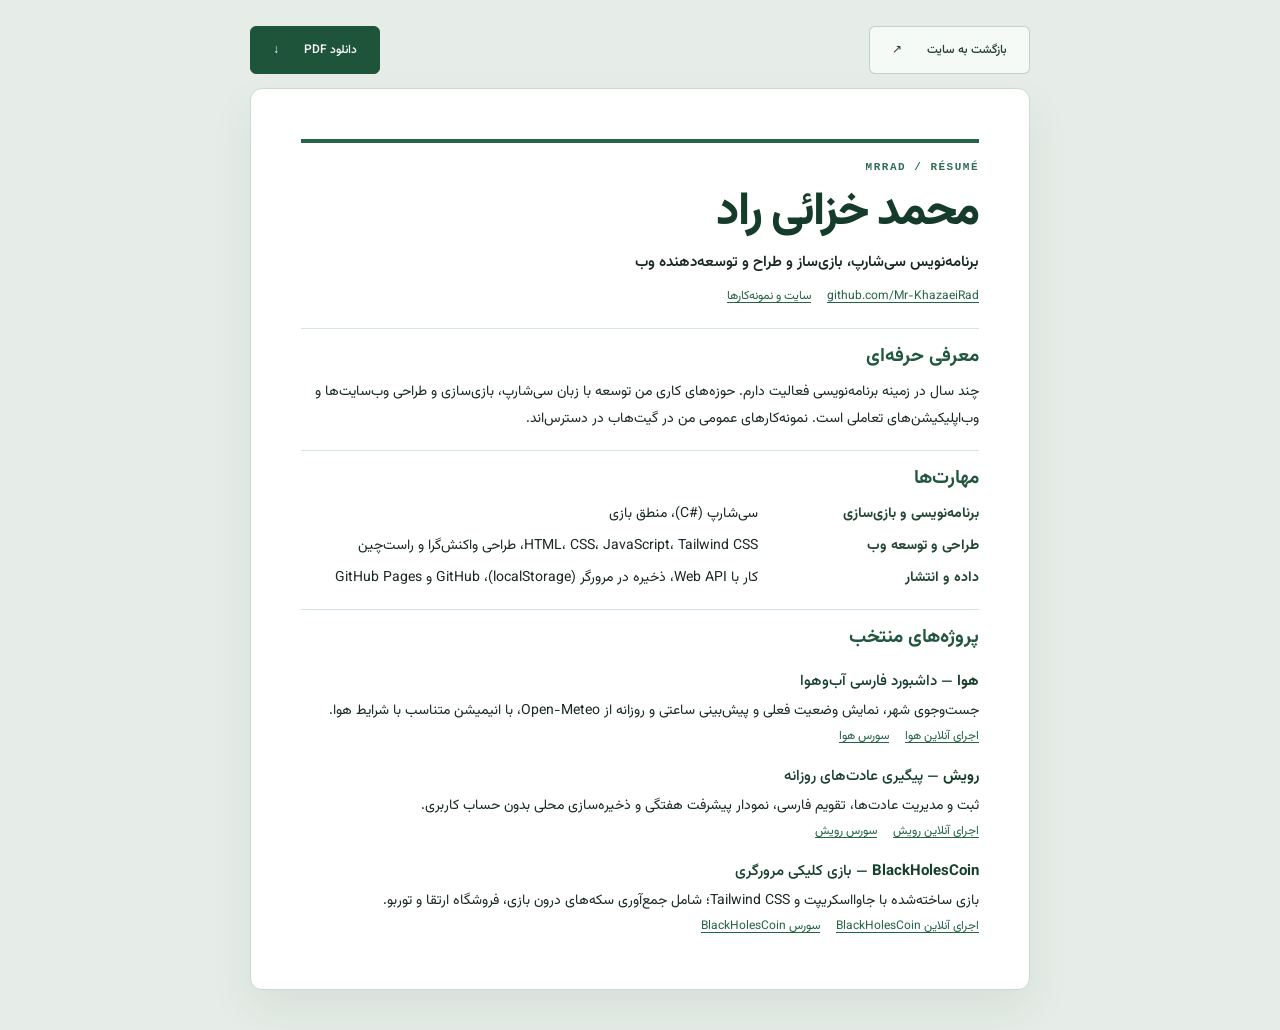
==== resume.html @ d8c0e00c "Personalize portfolio, projects and resume" ====
<!doctype html>
<html lang="fa" dir="rtl" class="resume-document">
<head>
  <meta charset="utf-8">
  <meta name="viewport" content="width=device-width, initial-scale=1">
  <meta name="description" content="رزومه محمد خزائی راد، برنامه‌نویس سی‌شارپ، بازی‌ساز و طراح و توسعه‌دهنده وب.">
  <meta name="theme-color" content="#090c0e">
  <title>رزومه محمد خزائی راد | برنامه‌نویس و بازی‌ساز</title>
  <link rel="icon" href="./assets/dev-mark.svg" type="image/svg+xml">
  <link rel="stylesheet" href="./styles.css">
</head>
<body class="resume-page">
  <nav class="resume-controls" aria-label="گزینه‌های رزومه">
    <a class="button button-secondary" href="./index.html#experience">بازگشت به سایت <span aria-hidden="true">↗</span></a>
    <a class="button button-primary" href="./assets/resume-mohammad-khazaei-rad.pdf" download>دانلود PDF <span aria-hidden="true">↓</span></a>
  </nav>
  <main class="resume-sheet">
    <header class="resume-heading">
      <span class="resume-kicker" dir="ltr">MRRAD / RÉSUMÉ</span>
      <h1>محمد خزائی راد</h1>
      <p>برنامه‌نویس سی‌شارپ، بازی‌ساز و طراح و توسعه‌دهنده وب</p>
      <div class="resume-web-links"><a href="https://github.com/Mr-KhazaeiRad" dir="ltr">github.com/Mr-KhazaeiRad</a><a href="https://mr-khazaeirad.github.io/mrrad-portfolio/">سایت و نمونه‌کارها</a></div>
    </header>

    <section class="resume-section" aria-labelledby="resume-profile">
      <h2 id="resume-profile">معرفی حرفه‌ای</h2>
      <p>چند سال در زمینه برنامه‌نویسی فعالیت دارم. حوزه‌های کاری من توسعه با زبان سی‌شارپ، بازی‌سازی و طراحی وب‌سایت‌ها و وب‌اپلیکیشن‌های تعاملی است. نمونه‌کارهای عمومی من در گیت‌هاب در دسترس‌اند.</p>
    </section>

    <section class="resume-section" aria-labelledby="resume-skills">
      <h2 id="resume-skills">مهارت‌ها</h2>
      <dl class="resume-skill-list">
        <div><dt>برنامه‌نویسی و بازی‌سازی</dt><dd>سی‌شارپ (<bdi>C#</bdi>)، منطق بازی</dd></div>
        <div><dt>طراحی و توسعه وب</dt><dd><bdi>HTML، CSS، JavaScript، Tailwind CSS</bdi>، طراحی واکنش‌گرا و راست‌چین</dd></div>
        <div><dt>داده و انتشار</dt><dd>کار با <bdi>Web API</bdi>، ذخیره در مرورگر (<bdi>localStorage</bdi>)، <bdi>GitHub</bdi> و <bdi>GitHub Pages</bdi></dd></div>
      </dl>
    </section>

    <section class="resume-section" aria-labelledby="resume-projects">
      <h2 id="resume-projects">پروژه‌های منتخب</h2>
      <article class="resume-project">
        <h3>هوا <span>— داشبورد فارسی آب‌وهوا</span></h3>
        <p>جست‌وجوی شهر، نمایش وضعیت فعلی و پیش‌بینی ساعتی و روزانه از <bdi>Open-Meteo</bdi>، با انیمیشن متناسب با شرایط هوا.</p>
        <div class="resume-web-links"><a href="https://mr-khazaeirad.github.io/hava-weather-site/">اجرای آنلاین هوا</a><a href="https://github.com/Mr-KhazaeiRad/hava-weather-site">سورس هوا</a></div>
      </article>
      <article class="resume-project">
        <h3>رویش <span>— پیگیری عادت‌های روزانه</span></h3>
        <p>ثبت و مدیریت عادت‌ها، تقویم فارسی، نمودار پیشرفت هفتگی و ذخیره‌سازی محلی بدون حساب کاربری.</p>
        <div class="resume-web-links"><a href="https://mr-khazaeirad.github.io/rooyesh-habits/">اجرای آنلاین رویش</a><a href="https://github.com/Mr-KhazaeiRad/rooyesh-habits">سورس رویش</a></div>
      </article>
      <article class="resume-project">
        <h3><bdi>BlackHolesCoin</bdi> <span>— بازی کلیکی مرورگری</span></h3>
        <p>بازی ساخته‌شده با جاوااسکریپت و <bdi>Tailwind CSS</bdi>؛ شامل جمع‌آوری سکه‌های درون بازی، فروشگاه ارتقا و توربو.</p>
        <div class="resume-web-links"><a href="https://mr-khazaeirad.github.io/BlackHolesCoin/">اجرای آنلاین BlackHolesCoin</a><a href="https://github.com/Mr-KhazaeiRad/BlackHolesCoin">سورس BlackHolesCoin</a></div>
      </article>
    </section>
  </main>
</body>
</html>
---- styles.css ----
@font-face{font-family:Vazirmatn;src:url('./assets/vazirmatn.woff2') format('woff2');font-weight:100 900;font-style:normal;font-display:swap}
:root{--bg:#090c0e;--surface:#101416;--surface-raised:#14191b;--mint:#b4f6ca;--mint-dark:#82c89b;--text:#eeeFEB;--muted:#929a98;--line:#ffffff12;--font:Vazirmatn,Tahoma,sans-serif;--mono:Consolas,'Courier New',monospace;--ease:cubic-bezier(.22,1,.36,1)}
*,*::before,*::after{box-sizing:border-box}
html{scroll-behavior:smooth;scroll-padding-top:105px;color-scheme:dark}
body{margin:0;background:var(--bg);color:var(--text);font-family:var(--font);font-size:14px;line-height:1.9;overflow-x:clip;-webkit-font-smoothing:antialiased}
body.dialog-open{overflow:hidden}
button,input,textarea{font:inherit}
button,a{-webkit-tap-highlight-color:transparent}
button{cursor:pointer}
button,a,input,textarea{outline-offset:6px}
:focus-visible{outline:2px solid var(--mint)}
a{color:inherit;text-decoration:none}
button{color:inherit}
button:disabled{cursor:default}
button{border:0}
svg{display:inline-block}
img{max-width:100%;height:auto}
::selection{background:var(--mint);color:#0c1c12}
[hidden]{display:none!important}
.container{width:min(1200px,calc(100% - 112px));margin-inline:auto}
.section{position:relative}
.icon{width:21px;height:21px;fill:none;stroke:currentColor;stroke-width:1.5;stroke-linecap:round;stroke-linejoin:round;flex-shrink:0;vertical-align:middle}
.icon-library{position:absolute;width:0;height:0;overflow:hidden;pointer-events:none}
.text-mint{color:var(--mint)}
.skip-link{position:fixed;top:-100px;right:20px;padding:10px 20px;background:var(--mint);color:var(--bg);border-radius:6px;z-index:200}
.skip-link:focus{top:15px}
.scroll-progress{position:fixed;inset:0 0 auto;height:2px;z-index:101;background:var(--mint);transform:scaleX(0);transform-origin:right;box-shadow:0 0 12px #b4f6ca40}
.site-header{position:sticky;top:0;z-index:50;background:#090c0edb;backdrop-filter:blur(20px);border-bottom:1px solid var(--line)}
.header-inner{height:86px;display:flex;align-items:center;justify-content:space-between;gap:30px}
.brand{font-family:var(--mono);font-size:28px;line-height:1;font-weight:700;letter-spacing:-2px;white-space:nowrap;display:inline-flex;align-items:center;gap:1px}
.brand-bracket{font-weight:400;font-size:24px;color:#9ca9a0;letter-spacing:-3px}
.brand-bracket:first-child{margin-right:3px}
.brand-bracket:last-child{margin-left:3px}
.brand-dot{color:var(--mint)}
.desktop-nav{display:flex;gap:31px;align-items:center;margin-right:45px}
.nav-link{font-size:12px;color:#a3aaa6;position:relative;padding:32px 0;transition:color .2s}
.nav-link:hover,.nav-link.active{color:var(--text)}
.nav-link::after{content:'';width:4px;height:4px;position:absolute;bottom:19px;right:calc(50% - 2px);background:var(--mint);border-radius:100%;transform:scale(0);transition:transform .2s}
.nav-link.active::after{transform:scale(1)}
.header-actions{display:flex;gap:14px;align-items:center}
.header-contact{display:flex;align-items:center;gap:17px;font-size:12px}
.header-contact .icon{width:17px;height:17px;color:var(--mint);transition:transform .25s}
.header-contact:hover .icon{transform:translate(-3px,3px)}
.command-button{background:#ffffff04;display:flex;gap:5px;align-items:center;justify-content:center;border:1px solid #ffffff17;border-radius:5px;color:#b1b6b1;padding:2px 6px;font-size:11px;height:25px;line-height:1;font-family:var(--mono)}
.command-button:hover{border-color:#b4f6ca70;color:var(--mint)}
.menu-toggle{display:none;background:none;width:30px;height:30px;position:relative;padding:5px}
.menu-toggle span{height:1px;width:20px;background:var(--text);display:block;margin:6px 0;transition:transform .2s}
.menu-toggle[aria-expanded=true] span:first-child{transform:translateY(3.5px) rotate(45deg)}
.menu-toggle[aria-expanded=true] span:last-child{transform:translateY(-3.5px) rotate(-45deg)}
.mobile-nav{padding:10px 28px 25px;border-top:1px solid var(--line);background:var(--bg)}
.mobile-nav a{padding:10px 0;display:block;color:#c5cec9}

/* The first screen */
.hero{isolation:isolate;overflow:hidden}
.hero-grid{position:absolute;inset:0;z-index:-1;opacity:.4;background-image:linear-gradient(#b4f6ca05 1px,transparent 1px),linear-gradient(90deg,#b4f6ca05 1px,transparent 1px);background-size:64px 64px;mask-image:linear-gradient(to left,transparent 10%,#000 70%,transparent)}
.hero::before{content:'';position:absolute;left:-100px;top:15px;width:700px;height:650px;background:radial-gradient(ellipse,#2b604619,transparent 68%);pointer-events:none;z-index:-1}
.hero-layout{display:grid;grid-template-columns:1.05fr 1fr;gap:18px;align-items:center;min-height:636px;padding-block:65px 42px}
.hero-copy{position:relative;z-index:2}
.availability{display:inline-flex;align-items:center;gap:10px;padding:5px 12px 5px 7px;border:1px solid #b4f6ca22;border-radius:30px;background:#b4f6ca05;font-size:10px;color:#c2d0c6;line-height:1.8}
.status-dot{display:inline-block;width:6px;height:6px;border-radius:50%;background:var(--mint);box-shadow:0 0 0 4px #b4f6ca0c;flex-shrink:0}
.availability .status-dot{animation:status-pulse 3s ease-in-out infinite}
.availability-arrow{color:var(--mint);padding-inline:6px;font-size:15px}
.hero-greeting{font-size:14px;color:#bbc5bf;margin:28px 0 9px;display:flex;align-items:center;gap:9px}
.wave{color:var(--mint);font-size:22px;line-height:1;display:inline-block;animation:slow-spin 20s linear infinite}
h1{font-size:clamp(42px,4.75vw,70px);font-weight:800;letter-spacing:-2.7px;line-height:1.35;margin:0 0 12px}
.hero h1{color:var(--mint)}
.hero-role{display:flex;justify-content:flex-end;align-items:center;gap:9px;color:#becac3;font-family:var(--mono);font-size:11px;letter-spacing:2.2px;min-height:24px;margin-block:11px 18px}
.role-line{height:1px;width:27px;background:#b4f6ca68}
.type-caret{width:5px;height:12px;background:var(--mint);animation:blink 1s steps(1) infinite}
.hero-description{font-size:13px;line-height:2.25;max-width:420px;color:var(--muted);margin:0 0 28px}
.hero-buttons{display:flex;align-items:center;gap:13px}
.button{display:inline-flex;justify-content:center;align-items:center;gap:25px;border-radius:6px;padding:13px 22px;min-height:48px;font-size:12px;font-weight:500;line-height:1.7;transition:background .25s,border-color .25s,box-shadow .25s,transform .4s var(--ease);border:1px solid transparent;white-space:nowrap}
.button .icon{width:18px;height:18px;transition:transform .25s}
.button:hover .icon{transform:translate(-2px,2px)}
.button-primary{background:var(--mint);color:#102519;border-color:var(--mint)}
.button-primary:hover{background:#caffe0;box-shadow:0 5px 30px #b4f6ca1c}
.button-secondary{border-color:#ffffff20;background:#ffffff02;color:#d6ded8}
.button-secondary:hover{background:#ffffff07;border-color:#b4f6ca50}
.hero-buttons .button-secondary{border-color:transparent;background:none;gap:18px;padding-inline:15px}
.hero-buttons .button-secondary:hover{color:var(--mint)}
.hero-bottom{display:flex;align-items:center;gap:22px;margin-top:32px}
.social-links{display:flex;gap:7px}
.social-button{background:transparent;border:1px solid #ffffff12;border-radius:50%;height:33px;width:33px;display:flex;align-items:center;justify-content:center;color:#a2ada6;transition:border-color .2s,color .2s,transform .2s}
.social-button .icon{width:15px;height:15px}
.social-button:hover{border-color:#b4f6ca60;color:var(--mint);transform:translateY(-3px)}
.hero-location{font-size:10px;display:flex;align-items:center;gap:5px;color:#7b8980;padding-right:22px;border-right:1px solid #ffffff13}
.hero-location .icon{width:13px;height:13px}
.hero-art{direction:ltr;position:relative;align-self:stretch;display:flex;align-items:center;justify-content:center;margin-left:-35px;min-width:0}
.art-parallax{position:relative;width:100%;aspect-ratio:1;max-width:580px;transition:transform .6s var(--ease);transform:translate3d(var(--art-x,0),var(--art-y,0),0)}
.orbit-image{width:100%;height:100%;display:block;position:relative;animation:art-float 7s ease-in-out infinite}
.orbit-halo{position:absolute;inset:15%;border-radius:50%;background:radial-gradient(#97eeb416,transparent 70%);animation:halo-pulse 7s ease-in-out infinite}
.orbital-ring{position:absolute;border:1px solid #b4f6ca0d;border-radius:50%;inset:10%;pointer-events:none}
.ring-one{transform:rotate(-34deg) scaleY(.45)}
.ring-two{transform:rotate(50deg) scaleY(.7)}
.floating-note{position:absolute;background:linear-gradient(140deg,#1c2521f2,#101613f7);border:1px solid #d0ffda27;box-shadow:0 12px 30px #0004;border-radius:8px;display:flex;align-items:center;backdrop-filter:blur(12px);z-index:3}
.note-top{left:4%;top:16%;gap:10px;padding:11px 14px;transform:rotate(-5deg);animation:note-float 6s ease-in-out infinite}
.note-top code{font-family:var(--mono);font-size:10px;color:#b9c9bd}
.note-top code b{font-weight:400;color:var(--mint)}
.note-dot{height:6px;width:6px;background:var(--mint);border-radius:2px;box-shadow:0 0 12px #b4f6ca40}
.note-bottom{right:0;bottom:15%;gap:11px;padding:13px 17px;transform:rotate(3deg);animation:note-float 6s ease-in-out infinite reverse}
.note-icon{width:32px;height:32px;display:grid;place-items:center;background:#b4f6ca0d;color:var(--mint);border:1px solid #b4f6ca20;border-radius:6px}
.note-icon .icon{width:18px;height:18px}
.note-bottom strong{font-family:var(--mono);font-size:10px;font-weight:400;display:block;color:#dce6dd}
.note-bottom div>span{display:block;font-family:var(--mono);font-size:8px;color:#899b8d;margin-top:1px}
.tiny-cursor{color:var(--mint);animation:blink 1s steps(1) infinite}
.floating-star{position:absolute;color:var(--mint)}
.star-one{top:10%;right:15%;font-size:37px;font-weight:300;animation:slow-spin 25s linear infinite}
.star-two{bottom:19%;left:16%;font-size:25px;font-weight:200;color:#b4f6ca70}
.art-coordinate{position:absolute;bottom:5%;left:27%;color:#65756a;font-family:var(--mono);font-size:8px;letter-spacing:1.5px}
.hero-footnote{display:flex;justify-content:space-between;align-items:center;padding-block:9px 25px}
.scroll-hint{display:flex;align-items:center;gap:12px;color:#78847b;font-size:10px}
.scroll-hint>span:last-child{font-size:16px;color:#b7c5bb;margin-right:10px}
.mouse-icon{display:inline-flex;width:15px;height:23px;border:1px solid #78847b;border-radius:10px;justify-content:center;padding-top:4px}
.mouse-icon>span{width:2px;height:5px;border-radius:2px;background:var(--mint);animation:mouse-scroll 2s ease-in-out infinite}
.hero-edition{font-family:var(--mono);font-size:9px;letter-spacing:2px;color:#6d7971}
.hero-edition span{color:#aab7ad}
.entrance{animation:entrance .9s var(--ease) both}
.hero-copy>.entrance:nth-child(2){animation-delay:.08s}
.hero-copy>.entrance:nth-child(3){animation-delay:.16s}
.hero-copy>.entrance:nth-child(4){animation-delay:.24s}
.hero-copy>.entrance:nth-child(5){animation-delay:.32s}
.hero-copy>.entrance:nth-child(6){animation-delay:.4s}
.hero-copy>.entrance:nth-child(7){animation-delay:.48s}
.hero-art.entrance{animation-delay:.2s;animation-duration:1.4s}
.tech-strip{border-block:1px solid var(--line);background:#ffffff01}
.tech-strip-inner{display:flex;align-items:center;gap:45px;min-height:109px}
.tech-caption{font-size:10px;color:#707e74;line-height:1.8;flex-shrink:0;border-left:1px solid var(--line);padding-left:35px}
.tech-caption strong{font-weight:400;color:#a6b2a9}
.tech-list{display:flex;justify-content:space-between;align-items:center;gap:25px;flex:1;color:#a6afa9}
.tech-list>span{display:flex;gap:8px;align-items:center;font-size:14px;letter-spacing:-.4px;font-weight:500;white-space:nowrap;transition:color .25s}
.tech-list>span:hover{color:var(--mint)}
.tech-logo{width:25px;height:25px}
.tech-token{display:grid;place-items:center;width:22px;height:22px;border:1px solid #a6afa9;border-radius:4px;font:700 11px var(--mono)}

/* Work, built entirely in the browser */
.projects-section{padding-block:94px 93px}
.eyebrow{font-family:var(--mono);font-size:9px;letter-spacing:2px;display:block;color:#8b9d90;text-align:right;line-height:1.8}
.eyebrow>span{color:var(--mint);margin-right:10px;letter-spacing:0}
.section-heading{display:flex;justify-content:space-between;align-items:flex-end;gap:20px;margin-bottom:34px}
h2{font-size:35px;letter-spacing:-1.3px;font-weight:700;line-height:1.6;margin:12px 0 8px}
.section-heading p{font-size:12px;color:var(--muted);margin:7px 0 0}
.project-filters{display:flex;gap:5px;align-items:center;padding-bottom:5px}
.filter-button{padding:7px 12px;background:transparent;border:1px solid transparent;border-radius:5px;font-size:10px;color:#87968d;transition:color .2s,background .2s,border-color .2s;white-space:nowrap}
.filter-button.active{color:#dce8df;background:#ffffff06;border-color:#ffffff15}
.filter-button:hover{color:var(--mint)}
.filter-button span{color:var(--mint);font-size:9px;margin-right:4px}
.projects-grid{display:grid;grid-template-columns:repeat(3,minmax(0,1fr));gap:23px}
.project-card{min-width:0;display:flex;flex-direction:column}
.project-preview{display:block;width:100%;aspect-ratio:1.27;position:relative;overflow:hidden;border:1px solid #ffffff0a;border-radius:9px;padding:0;text-align:initial;transition:border-color .3s}
.project-preview:hover{border-color:#b4f6ca40}
.preview-hava{background:radial-gradient(ellipse at 80% 20%,#284e49,#122321 80%)}
.preview-rooyesh{background:radial-gradient(ellipse at 20% 30%,#344637,#1b261d 80%)}
.preview-blackholes{background:repeating-radial-gradient(ellipse at 50% 50%,#a28dde17 0 1px,transparent 2px 29px),radial-gradient(ellipse at center,#3a2b52,#1a1625 85%)}
.project-shot{position:absolute;inset:9% 8% 10%;display:block;overflow:hidden;border:1px solid #ffffff26;border-radius:8px;box-shadow:0 15px 28px #0005;transform:rotate(-3deg);transition:transform .65s var(--ease);background:#172423}
.preview-rooyesh .project-shot{transform:rotate(3deg)}
.preview-blackholes .project-shot{inset-inline:25%;background:#131827}
.project-shot img{display:block;width:100%;height:100%;object-fit:cover;object-position:center top}
.preview-blackholes .project-shot img{object-fit:contain;object-position:center}
.project-preview:hover .project-shot,.project-preview:focus-visible .project-shot{transform:translateY(-4px) scale(1.04)}
.browser-dots{display:flex;gap:3px;align-items:center}
.browser-dots i{width:4px;height:4px;border-radius:50%;background:#7c8b81}
.browser-dots i:first-child{background:#ac796e}.browser-dots i:nth-child(2){background:#b6a66c}.browser-dots i:nth-child(3){background:#7da885}
.preview-number{position:absolute;bottom:10px;right:11px;font-size:10px;font-family:var(--mono);color:#e3eee6;background:#0b1112e0;border:1px solid #ffffff21;border-radius:4px;padding:1px 6px;z-index:2}
.preview-open{position:absolute;left:11px;top:11px;border:1px solid #ffffff2b;background:#0a0f0bd9;width:30px;height:30px;display:grid;place-items:center;border-radius:50%;color:#e4efe7;opacity:.8;transition:transform .3s,opacity .3s}
.preview-open .icon{width:15px;height:15px}
.project-preview:hover .preview-open,.project-preview:focus-visible .preview-open{opacity:1;transform:translate(2px,-2px)}
.project-info{flex:1;display:flex;flex-direction:column;padding:16px 1px 0}
.project-title-row{display:flex;flex-wrap:wrap;align-items:center;justify-content:space-between;gap:4px 10px}
.project-title-row h3{font-size:17px;font-weight:700;margin:0;line-height:1.6}
.project-kind{color:#b0c6b7;border:1px solid #b4f6ca22;border-radius:20px;padding:2px 9px;font-size:10px;white-space:nowrap}
.project-info>p{flex:1;font-size:12px;color:#a2afa6;line-height:1.9;margin:9px 0 14px}
.tags{display:flex;gap:5px;flex-wrap:wrap}
.tags>span{font-family:var(--mono);font-size:8px;line-height:1.7;border:1px solid #ffffff10;color:#98aa9d;border-radius:3px;padding:3px 6px;white-space:nowrap}
.project-links{display:flex;align-items:center;gap:14px;margin-top:12px;border-top:1px solid var(--line);flex-wrap:wrap}
.project-links>a{display:inline-flex;gap:6px;align-items:center;min-height:40px;font-size:11px;color:#bbccc1}
.project-links>a.project-live,.project-links>a:hover{color:var(--mint)}
.project-links .icon{width:14px;height:14px}
.projects-more{margin-top:32px;display:flex;justify-content:center}

/* A small window into the person */
.about-section{padding-block:90px;border-top:1px solid var(--line);background:linear-gradient(115deg,#101a130f,transparent)}
.about-layout{display:grid;grid-template-columns:.9fr 1fr;gap:100px;align-items:center}
.about-copy h2{font-size:49px;line-height:1.45;margin-block:19px 20px}
.about-lead{font-size:17px!important;color:#d5e0d8!important;line-height:1.9!important;margin-bottom:18px!important}
.about-copy>p{font-size:12px;line-height:2.2;color:#8e9f93;max-width:425px;margin:10px 0}
.text-link{font-size:11px;display:inline-flex;align-items:center;gap:18px;color:var(--mint);margin-top:16px}
.text-link .icon{width:17px;height:17px;transition:transform .2s}
.text-link:hover .icon{transform:translate(-3px,3px)}
.about-signature{font-family:var(--mono);font-size:9px;letter-spacing:.25px;color:#5d7264;display:flex;align-items:center;justify-content:flex-end;gap:17px;margin-top:33px}
.about-signature>span{font-size:27px;color:var(--mint);line-height:1}
.about-bento{display:grid;grid-template-columns:1fr;gap:12px}
.terminal-card{background:#101614;border:1px solid #b4f6ca1c;border-radius:9px;overflow:hidden;direction:ltr;box-shadow:0 15px 45px #0002}
.terminal-toolbar{display:flex;justify-content:space-between;align-items:center;padding:12px 16px;background:#ffffff02;border-bottom:1px solid var(--line);color:#728c79;font-family:var(--mono);font-size:9px}
.terminal-toolbar .icon{width:14px;height:14px}
.terminal-toolbar .browser-dots{gap:5px}
.terminal-toolbar .browser-dots i{width:6px;height:6px}
.terminal-code{font-family:var(--mono);font-size:11px;line-height:2.15;color:#9daea1;padding:20px 22px 24px;white-space:nowrap;overflow-x:auto}
.code-comment{color:#4e6c57}
.code-purple{color:#c6b1de}
.code-blue{color:#9ec8da}
.code-white{color:#cfdbd1}
.code-mint{color:#b4e9b6}
.terminal-interactive{border-top:1px solid var(--line);padding:11px 16px 13px;font-family:var(--mono);font-size:9px;background:#090f0b40}
.terminal-output{color:#647e6c;max-height:125px;overflow-y:auto;line-height:1.8;scrollbar-width:thin;overflow-wrap:anywhere}
.terminal-output b{color:#9db9a5;font-weight:400}
.terminal-output p{margin:0 0 5px;white-space:pre-wrap}
.terminal-output .terminal-response{color:#a7c5b1}
#terminal-form{display:flex;gap:7px;align-items:center;margin-top:8px}
.terminal-prompt{color:var(--mint)}
#terminal-input{border:0;background:none;outline:none;width:100%;min-width:0;font-family:var(--mono);font-size:10px;color:#d4e7d8;padding:2px}
#terminal-input::placeholder{color:#435a4a}
#terminal-form:focus-within{box-shadow:0 1px 0 #b4f6ca60}
#terminal-form>button{background:none;color:#85a78e;padding:0 4px;font-size:14px;line-height:1}
.value-card{border:1px solid var(--line);background:#ffffff02;border-radius:7px;padding:15px 18px;display:flex;gap:15px;align-items:center}
.value-icon{display:flex;align-items:center;justify-content:center;color:var(--mint);width:36px;height:36px;font-size:32px;font-family:Arial,sans-serif;font-weight:400}
.value-icon .icon{width:25px;height:25px}
.value-card strong{font-size:12px;font-weight:500;color:#c8d8cc}
.value-card p{font-size:10px;color:#768f7e;margin:2px 0 0}

/* Capabilities */
.skills-section{padding-block:88px 96px}
.skills-grid{display:grid;grid-template-columns:repeat(3,minmax(0,1fr));gap:20px}
.skill-card{border:1px solid var(--line);border-radius:8px;padding:25px 25px 0;background:linear-gradient(125deg,#b4f6ca04,#10151415);position:relative;overflow:hidden;transition:border-color .3s,transform .3s}
.skill-card::before{position:absolute;content:'';width:180px;height:180px;border-radius:50%;background:radial-gradient(#b4f6ca0b,transparent 65%);top:-80px;right:-70px;opacity:0;transition:opacity .4s}
.skill-card:hover{border-color:#b4f6ca35;transform:translateY(-5px)}
.skill-card:hover::before{opacity:1}
.skill-card-top{display:flex;justify-content:space-between;align-items:center;margin-bottom:25px}
.skill-icon{width:40px;height:40px;background:#b4f6ca09;border:1px solid #b4f6ca12;color:var(--mint);display:flex;justify-content:center;align-items:center;border-radius:8px}
.skill-number{font-family:var(--mono);font-size:10px;color:#4c6253}
.skill-card h3{font-size:18px;font-weight:500;letter-spacing:-.5px;margin:0 0 7px}
.skill-card>p{font-size:10px;color:#8c9e92;margin:0 0 23px}
.skill-tags{display:flex;flex-wrap:wrap;gap:7px;align-content:start;min-height:79px}
.skill-tags>span{font-family:var(--mono);font-size:9px;padding:4px 8px;background:#b4f6ca04;border:1px solid #b4f6ca12;border-radius:4px;color:#b4c7ba;line-height:1.7}
.skill-card-bottom{border-top:1px solid var(--line);padding-block:15px;display:flex;justify-content:space-between;align-items:center;direction:ltr;color:#69816f;font-family:var(--mono);font-size:8px;letter-spacing:.7px;margin-top:20px}
.skill-card-bottom>span:last-child{font-family:Arial,sans-serif;font-size:17px;color:#9ebca8}
.statement-strip{overflow:hidden;border-block:1px solid var(--line);padding-block:19px;background:#b4f6ca02}
.statement-track{display:flex;align-items:center;gap:35px;width:max-content;animation:marquee 45s linear infinite;will-change:transform}
.statement-track>span{font-family:Arial,sans-serif;font-size:25px;letter-spacing:1px;font-weight:600;color:transparent;-webkit-text-stroke:1px #a4c2ad99;white-space:nowrap;line-height:1.3}
.statement-track>span.statement-star{color:var(--mint);-webkit-text-stroke:0;font-size:32px}

/* The journey */
.experience-section{padding-block:96px 78px}
.experience-layout{display:grid;grid-template-columns:.8fr 1.2fr;gap:110px}
.experience-intro h2{font-size:43px;line-height:1.55;margin-block:18px}
.experience-intro>p{font-size:12px;color:#8a9f90;max-width:250px;line-height:2.2;margin-bottom:25px}
.resume-button{gap:24px;font-size:11px;padding:12px 19px}
.resume-button .icon{width:16px;height:16px}
.resume-links{display:flex;flex-direction:column;align-items:flex-start;gap:14px}
.resume-links .text-link{margin:0}
.timeline{border-right:1px solid #b4f6ca25;margin-right:5px;padding-right:35px}
.timeline-item{padding-bottom:30px;position:relative}
.timeline-item:last-child{padding-bottom:0}
.timeline-dot{position:absolute;right:-40px;top:7px;height:9px;width:9px;border-radius:50%;background:var(--bg);border:1px solid #779785}
.timeline-item:first-child .timeline-dot{background:var(--mint);border-color:var(--mint);box-shadow:0 0 0 5px #b4f6ca0a}
.timeline-heading{display:flex;align-items:center;gap:15px;margin-bottom:8px}
.timeline-date{font-size:10px;color:#b3c7ba}
.timeline-badge{font-size:8px;background:#b4f6ca07;color:#789884;border:1px solid #b4f6ca12;border-radius:4px;padding:1px 6px}
.timeline-item h3{font-size:17px;margin:5px 0 2px;font-weight:500}
.timeline-item p{font-size:11px;color:#83978a;line-height:2.1;margin:13px 0}
.timeline-item .tags>span{font-size:8px}

/* A good conversation starts here */
.contact-section{padding-block:24px 74px}
.contact-card{position:relative;overflow:hidden;isolation:isolate;background:linear-gradient(120deg,#122019,#111916 70%);border:1px solid #b4f6ca22;border-radius:12px;min-height:400px;padding:45px 50px}
.contact-grid{position:absolute;inset:0;z-index:-1;opacity:.5;background-image:linear-gradient(#b4f6ca07 1px,transparent 1px),linear-gradient(90deg,#b4f6ca07 1px,transparent 1px);background-size:40px 40px;mask-image:linear-gradient(to left,transparent,#000)}
.contact-content{position:relative;z-index:2}
.contact-content>.eyebrow{margin-bottom:19px}
.contact-content h2{font-size:43px;line-height:1.55;letter-spacing:-1.8px;margin:12px 0 14px}
.contact-content>p{font-size:12px;color:#98b09f;line-height:2.1;margin:0 0 24px}
.contact-actions{display:flex;align-items:center;gap:23px;flex-wrap:wrap}
.contact-actions>.button{font-size:11px;padding:12px 19px;gap:27px}
.email-copy{display:flex;align-items:center;gap:12px;background:none;padding:0;color:#a1bfa9;font-size:11px;font-family:var(--mono);transition:color .2s}
.email-copy:hover{color:var(--mint)}
.email-copy .icon{width:15px;height:15px;color:#70917b}
.contact-art{position:absolute;width:330px;height:330px;top:calc(50% - 165px);left:5%;display:flex;align-items:center;justify-content:center;direction:ltr}
.contact-art-ring{position:absolute;inset:9%;border:1px solid #b4f6ca26;border-radius:50%;box-shadow:0 0 0 35px #b4f6ca02,0 0 0 36px #b4f6ca0b}
.contact-art-orbit{position:absolute;inset:0;border:1px solid #b4f6ca20;border-radius:50%;transform:rotate(-35deg) scaleY(.6)}
.contact-art-orbit::after{content:'';position:absolute;width:7px;height:7px;border-radius:50%;background:var(--mint);left:20%;top:6%;box-shadow:0 0 12px #b4f6ca60}
.contact-art-core{font-family:Arial,sans-serif;font-size:172px;line-height:1;font-weight:400;color:var(--mint);text-shadow:3px 7px 0 #4d8360,6px 14px 35px #b4f6ca10;transform:rotate(-6deg);animation:art-float 7s ease-in-out infinite}
.contact-art-label{position:absolute;bottom:3%;left:30%;font-family:var(--mono);font-size:7px;letter-spacing:2px;line-height:1.8;color:#708e79}
.contact-spark{position:absolute;left:36%;top:48px;font-size:26px;color:#82b594;animation:slow-spin 24s linear infinite}
.site-footer{border-top:1px solid var(--line)}
.footer-top{display:flex;align-items:center;justify-content:space-between;gap:25px;padding-block:30px 25px}
.footer-top .brand{font-size:24px}
.footer-top .brand-bracket{font-size:20px}
.footer-top>p{font-size:10px;color:#7e9686}
.back-to-top{display:flex;align-items:center;gap:13px;font-size:10px;color:#94ae9e}
.back-to-top>span{display:grid;place-items:center;width:28px;height:28px;border-radius:50%;border:1px solid #b4f6ca20;transition:background .2s}
.back-to-top:hover>span{background:#b4f6ca10}
.footer-bottom{display:flex;align-items:center;justify-content:space-between;gap:20px;border-top:1px solid var(--line);padding-block:18px;font-size:8px;color:#6d8577}
.footer-version{display:flex;align-items:center;gap:9px;letter-spacing:1px;font-family:var(--mono);font-size:7px}
.footer-version .status-dot{width:4px;height:4px;box-shadow:none}

/* Dialogs and little interactions */
dialog{margin:auto;border:1px solid #b4f6ca2e;border-radius:13px;background:#111916;color:var(--text);box-shadow:0 30px 120px #0009;padding:0;max-height:85dvh;max-width:calc(100vw - 35px);width:640px;scrollbar-width:thin;scrollbar-color:#405949 #111916;animation:dialog-in .25s var(--ease)}
dialog::backdrop{background:#040907cc;backdrop-filter:blur(8px)}
.dialog-top{display:flex;justify-content:space-between;align-items:center;gap:15px;padding:15px 22px;border-bottom:1px solid var(--line)}
.dialog-top>.eyebrow{font-size:8px}
.dialog-close{width:30px;height:30px;display:grid;place-items:center;border:1px solid #b4f6ca1b;border-radius:50%;background:none;color:#a8bcae;transition:color .2s,background .2s}
.dialog-close:hover{background:#b4f6ca10;color:var(--mint)}
.dialog-close .icon{width:16px;height:16px}
.dialog-project-preview{height:clamp(180px,32vh,265px);overflow:hidden;background:#192723}
.dialog-project-preview img{display:block;width:100%;height:100%;object-fit:contain;object-position:center}
.dialog-project-preview[data-project=blackholes]{background:#181525}
.project-dialog-body{padding:25px 30px 30px}
.dialog-project-label{color:#81ac8e;font-size:9px}
.project-dialog-body h2{font-size:26px;margin-top:5px}
.project-dialog-body>p{font-size:12px;line-height:2.2;color:#a1b5a8;margin-bottom:18px}
.project-dialog-body>.skill-tags{min-height:0;margin-bottom:23px}
.project-dialog-body h3{font-size:14px;margin-bottom:10px}
.project-dialog-body ul{padding-right:20px;font-size:11px;color:#99afa0;line-height:2.4}
.project-dialog-body li::marker{color:var(--mint)}
.project-dialog-actions{display:flex;gap:10px;flex-wrap:wrap;margin-top:20px}
.project-dialog-actions>.button{font-size:11px;gap:10px;padding-inline:13px}
.command-dialog{width:450px}
.command-dialog .dialog-top h2{font-size:20px;margin:0}
.command-links{padding:10px}
.command-links a{display:flex;align-items:center;justify-content:space-between;gap:15px;padding:11px 16px;border-radius:5px;font-size:12px;transition:background .2s,color .2s}
.command-links a>span:last-child{font-family:var(--mono);color:#688e75;font-size:9px}
.command-links a:hover,.command-links a:focus-visible{background:#b4f6ca09;color:var(--mint)}
.command-hint{font-size:9px;color:#70917c;border-top:1px solid var(--line);padding:13px 20px;margin:0;display:flex;gap:6px;align-items:center}
.command-hint>span{margin-right:auto;font-size:8px;color:#52725f}
kbd{font-family:var(--mono);font-size:9px;border:1px solid #b4f6ca20;border-radius:3px;padding:1px 4px;line-height:1.8}
.contact-dialog{width:500px}
.contact-dialog>h2{font-size:25px;margin:23px 25px 10px}
.contact-dialog-intro{font-size:11px;color:#91aa99;line-height:2.1;margin:0 25px 20px}
#contact-form{padding:0 25px 23px;display:flex;flex-direction:column;gap:15px}
#contact-form label{display:flex;flex-direction:column;gap:7px;font-size:10px;color:#b7cbbb}
#contact-form input,#contact-form textarea{background:#090f0c60;border:1px solid #b4f6ca21;border-radius:5px;padding:10px 12px;color:#d1e5d7;font-size:12px;width:100%;resize:vertical;transition:border-color .2s}
#contact-form input::placeholder,#contact-form textarea::placeholder{color:#4e6c58;font-size:11px}
#contact-form input:focus,#contact-form textarea:focus{border-color:#b4f6ca70;outline:none}
#contact-form>.button{align-self:flex-start;font-size:11px}
.contact-feedback{font-size:11px;color:var(--mint);line-height:2;margin:0}
.contact-feedback:empty{display:none}
.toast{position:fixed;bottom:28px;left:50%;transform:translate(-50%,25px);padding:11px 17px;border:1px solid #b4f6ca35;border-radius:8px;display:flex;align-items:center;gap:10px;font-size:11px;background:#18271feb;color:#d2ebd9;backdrop-filter:blur(15px);box-shadow:0 8px 35px #0005;z-index:150;opacity:0;visibility:hidden;transition:transform .3s var(--ease),opacity .3s,visibility .3s;max-width:calc(100vw - 30px);width:max-content}
.toast.visible{transform:translate(-50%,0);opacity:1;visibility:visible}
.toast .icon{width:17px;height:17px;color:var(--mint)}
.motion-ready .reveal{opacity:0;transform:translateY(25px);transition:opacity .85s var(--ease),transform .85s var(--ease)}
.motion-ready .reveal.is-visible{opacity:1;transform:translateY(0)}
.motion-ready .projects-grid>.reveal:nth-child(2),.motion-ready .skills-grid>.reveal:nth-child(2){transition-delay:.1s}
.motion-ready .projects-grid>.reveal:nth-child(3),.motion-ready .skills-grid>.reveal:nth-child(3){transition-delay:.2s}

@keyframes entrance{from{opacity:0;transform:translateY(22px)}to{opacity:1;transform:translateY(0)}}
@keyframes art-float{0%,100%{transform:translateY(0) rotate(0)}50%{transform:translateY(-13px) rotate(2deg)}}
@keyframes note-float{0%,100%{translate:0 0}50%{translate:0 -9px}}
@keyframes halo-pulse{0%,100%{opacity:.6;transform:scale(.95)}50%{opacity:1;transform:scale(1.08)}}
@keyframes slow-spin{to{rotate:360deg}}
@keyframes status-pulse{0%,100%{box-shadow:0 0 0 4px #b4f6ca0a}50%{box-shadow:0 0 0 6px #b4f6ca03}}
@keyframes blink{50%{opacity:0}}
@keyframes mouse-scroll{0%,100%{transform:translateY(0);opacity:1}65%{transform:translateY(6px);opacity:.3}}
@keyframes marquee{to{transform:translateX(-50%)}}
@keyframes dialog-in{from{opacity:0;transform:translateY(12px) scale(.98)}to{opacity:1;transform:translateY(0) scale(1)}}

@media(min-width:1500px){
  .container{width:min(1320px,calc(100% - 140px))}
  .hero-layout{min-height:700px;padding-block:75px 55px}
  h1{font-size:70px}
  .hero-description{font-size:14px;max-width:460px}
  .hero-art{margin-left:-20px}
}
@media(max-width:1100px){
  .container{width:calc(100% - 72px)}
  .desktop-nav{gap:23px;margin-right:0}
  .header-inner{gap:20px}
  h1{font-size:clamp(38px,4.9vw,55px)}
  .hero-layout{min-height:600px;gap:0}
  .hero-art{margin-left:-30px}
  .hero-description{font-size:12px;max-width:370px}
  .hero-greeting{font-size:12px}
  .hero-role{font-size:10px;letter-spacing:1.5px}
  .hero-location{font-size:9px;padding-right:14px}
  .hero-bottom{gap:14px}
  .hero-buttons .button{font-size:11px;padding:12px 17px;gap:16px}
  .note-top{left:1%;top:12%;padding:9px 11px}
  .note-top code{font-size:9px}
  .note-bottom{right:1%;bottom:9%;padding:10px 12px;gap:9px}
  .note-bottom strong{font-size:9px}
  .art-coordinate{bottom:0;font-size:7px}
  .tech-strip-inner{gap:25px}
  .tech-caption{padding-left:22px}
  .tech-list{gap:15px}
  .tech-list>span{font-size:12px;gap:6px}
  .tech-logo{width:22px;height:22px}
  .projects-grid{gap:16px}
  .project-title-row h3{font-size:15px}
  .project-info>p{font-size:11px}
  .about-layout{gap:65px}
  .terminal-code{font-size:10px;padding:18px}
  .experience-layout{gap:65px}
  .contact-art{width:280px;height:280px;left:3%;top:calc(50% - 140px)}
  .contact-spark{left:35%}
}
@media(max-width:900px){
  .container{width:calc(100% - 52px)}
  .header-inner{height:75px}
  .desktop-nav{gap:19px}
  .nav-link{font-size:11px;padding-block:25px}
  .nav-link::after{bottom:14px}
  .header-contact{font-size:11px;gap:10px}
  .command-button{display:none}
  .brand{font-size:25px}
  .brand-bracket{font-size:21px}
  .hero-layout{min-height:570px;grid-template-columns:1.15fr 1fr;padding-block:55px 35px}
  h1{font-size:44px;letter-spacing:-2.2px}
  .hero-art{margin-left:-40px}
  .availability{font-size:9px}
  .hero-description{max-width:330px}
  .hero-buttons{gap:7px}
  .hero-buttons .button{font-size:10px;padding-inline:14px;gap:12px}
  .hero-location{font-size:8px;gap:3px}
  .hero-bottom{gap:12px}
  .social-button{width:29px;height:29px}
  .social-button .icon{width:13px;height:13px}
  .hero-greeting{margin-top:23px}
  .note-top{top:2%;left:3%}
  .note-bottom{right:0;bottom:0}
  .note-bottom strong{font-size:8px}
  .note-bottom div>span{font-size:7px}
  .star-one{font-size:28px;top:-3%}
  .art-coordinate{bottom:-8%}
  .tech-caption{font-size:9px;padding-left:18px}
  .tech-list{gap:12px}
  .tech-list>span{font-size:11px}
  .tech-logo{width:20px;height:20px}
  h2{font-size:30px}
  .section-heading{gap:15px}
  .filter-button{padding-inline:9px;font-size:9px}
  .project-preview{aspect-ratio:1.1}
  .project-kind{font-size:9px;padding-inline:7px}
  .tags>span{font-size:7px;padding:2px 4px}
  .project-info{padding-top:13px}
  .about-layout{gap:35px;grid-template-columns:1fr 1fr}
  .about-copy h2{font-size:42px}
  .about-copy>p{font-size:11px}
  .about-lead{font-size:15px!important}
  .terminal-code{font-size:9px;padding:18px 12px}
  .terminal-toolbar{padding-inline:12px;font-size:8px}
  .terminal-interactive{padding-inline:12px;font-size:8px}
  .value-card{padding:13px}
  .value-card strong{font-size:11px}
  .value-card p{font-size:9px}
  .skill-card{padding:20px 18px 0}
  .skill-card h3{font-size:16px}
  .skill-card>p{font-size:9px}
  .skill-tags{gap:5px}
  .skill-tags>span{font-size:8px;padding:4px 6px}
  .skill-card-bottom{font-size:6px}
  .experience-layout{gap:50px;grid-template-columns:.8fr 1.2fr}
  .experience-intro h2{font-size:36px}
  .contact-card{padding:38px}
  .contact-content h2{font-size:38px}
  .contact-content>p{font-size:11px}
  .contact-art{width:230px;height:230px;top:calc(50% - 115px);left:2%}
  .contact-art-core{font-size:140px}
  .contact-art-label{font-size:6px;left:20%;bottom:-5%}
  .contact-spark{left:28%;font-size:20px}
  .contact-actions{gap:18px}
  .email-copy{font-size:10px;gap:8px}
}
@media(max-width:700px){
  html{scroll-padding-top:88px}
  .container{width:calc(100% - 40px)}
  .header-inner{height:70px}
  .desktop-nav{display:none}
  .header-actions{gap:20px}
  .header-contact{font-size:11px}
  .menu-toggle{display:block}
  .hero-layout{grid-template-columns:1fr;padding-top:40px;padding-bottom:5px;gap:0}
  .hero-copy{max-width:100%;width:100%}
  .hero-greeting{font-size:13px;margin-top:24px;margin-bottom:8px}
  h1{font-size:clamp(42px,8.5vw,60px);line-height:1.5;letter-spacing:-2.5px}
  .hero-role{justify-content:flex-end;margin-top:6px;font-size:10px}
  .hero-description{font-size:12px;max-width:420px;margin-bottom:23px}
  .hero-buttons .button{font-size:11px;min-height:46px;padding:12px 19px;gap:21px}
  .hero-buttons{gap:12px}
  .hero-bottom{margin-top:24px;gap:20px}
  .social-links{gap:8px}
  .social-button{height:32px;width:32px}
  .social-button .icon{height:15px;width:15px}
  .hero-location{font-size:9px;padding-right:19px}
  .hero-art{margin:-10px auto 0;width:min(420px,100%);justify-self:center;max-height:360px;align-self:center}
  .art-parallax{max-width:390px}
  .note-top{top:14%;left:0;padding:10px 12px}
  .note-top code{font-size:9px}
  .note-bottom{bottom:15%;right:0;padding:10px 14px}
  .note-bottom strong{font-size:9px}
  .note-bottom div>span{font-size:7px}
  .star-one{top:8%;right:14%;font-size:29px}
  .art-coordinate{bottom:6%;left:25%;font-size:6px}
  .hero-footnote{padding-top:2px;padding-bottom:22px}
  .scroll-hint{font-size:8px;gap:9px}
  .hero-edition{font-size:7px;letter-spacing:1px}
  .tech-strip-inner{min-height:unset;flex-direction:column;gap:19px;padding-block:23px}
  .tech-caption{border:0;padding:0;font-size:9px;display:flex;gap:4px;align-items:center}
  .tech-caption br{display:none}
  .tech-caption strong{font-size:9px}
  .tech-list{width:100%;justify-content:center;gap:25px;flex-wrap:wrap}
  .tech-list>span{font-size:11px;gap:6px}
  .tech-logo{width:22px;height:22px}
  .projects-section{padding-block:60px}
  .eyebrow{font-size:8px;letter-spacing:1.5px}
  h2{font-size:29px;letter-spacing:-1px}
  .section-heading{display:block;margin-bottom:24px}
  .section-heading p{font-size:11px}
  .project-filters{margin-top:24px}
  .filter-button{font-size:10px;padding:6px 12px}
  .projects-grid{grid-template-columns:1fr;gap:30px}
  .project-preview{aspect-ratio:1.4}
  .project-info{padding-top:15px}
  .project-title-row h3{font-size:17px}
  .project-info>p{font-size:11px;margin-bottom:12px}
  .project-info .tags>span{font-size:9px;padding:3px 7px}
  .preview-open{opacity:1}
  .about-section{padding-block:60px}
  .about-layout{grid-template-columns:1fr;gap:35px}
  .about-copy h2{font-size:42px;margin-block:15px}
  .about-lead{font-size:16px!important}
  .about-copy>p{font-size:12px;max-width:none}
  .about-signature{font-size:8px;margin-top:25px}
  .about-bento{grid-template-columns:1fr}
  .terminal-code{font-size:clamp(9px,2.5vw,12px);padding:22px 18px}
  .terminal-toolbar{font-size:9px;padding:12px 16px}
  .terminal-interactive{font-size:9px;padding:13px 16px}
  .value-card{padding:16px}
  .value-card strong{font-size:12px}
  .value-card p{font-size:10px}
  .skills-section{padding-block:60px}
  .skills-grid{grid-template-columns:1fr;gap:15px}
  .skill-card{padding:23px 23px 0}
  .skill-card-top{margin-bottom:18px}
  .skill-card h3{font-size:19px}
  .skill-card>p{font-size:11px;margin-bottom:21px}
  .skill-tags{min-height:55px;gap:7px}
  .skill-tags>span{font-size:9px;padding:5px 9px}
  .skill-card-bottom{font-size:8px;margin-top:17px}
  .statement-strip{padding-block:17px}
  .statement-track{gap:24px}
  .statement-track>span{font-size:22px}
  .statement-track>span.statement-star{font-size:26px}
  .experience-section{padding-block:60px}
  .experience-layout{grid-template-columns:1fr;gap:42px}
  .experience-intro h2{font-size:38px;margin-block:15px}
  .experience-intro>p{max-width:330px;font-size:12px;margin-bottom:23px}
  .timeline{padding-right:27px;margin-right:5px}
  .timeline-dot{right:-32px}
  .timeline-item h3{font-size:17px}
  .timeline-item p{font-size:12px}
  .timeline-item{padding-bottom:35px}
  .timeline-item .tags>span{font-size:9px}
  .contact-section{padding-block:5px 45px}
  .contact-card{padding:30px 23px;min-height:0}
  .contact-content>.eyebrow{font-size:7px;letter-spacing:1px;margin-bottom:18px}
  .contact-content h2{font-size:35px;letter-spacing:-1px;margin-block:13px}
  .contact-content>p{font-size:11px}
  .contact-actions{flex-direction:column;align-items:flex-start;gap:19px}
  .contact-actions>.button{font-size:11px;padding:12px 18px}
  .email-copy{font-size:11px}
  .contact-art{width:150px;height:150px;left:-28px;top:auto;bottom:-15px;opacity:.6;z-index:-1}
  .contact-art-core{font-size:90px;text-shadow:2px 5px 0 #4d8360}
  .contact-art-label{display:none}
  .contact-spark{left:30px;top:26px;font-size:24px}
  .footer-top{flex-wrap:wrap;padding-block:24px 20px;gap:15px}
  .footer-top>p{order:3;width:100%;font-size:10px;margin:0}
  .back-to-top{font-size:10px}
  .footer-bottom{flex-wrap:wrap;gap:12px;padding-block:17px;font-size:8px}
  .footer-version{font-size:6px}
  .project-dialog-body{padding:20px}
  .project-dialog-body h2{font-size:23px}
  .project-dialog-body>p{font-size:11px}
  .dialog-project-preview{height:clamp(145px,28vh,210px)}
  .dialog-top{padding:12px 17px}
}
@media(max-width:380px){
  .container{width:calc(100% - 32px)}
  h1{font-size:39px}
  .hero-description{font-size:11px}
  .hero-buttons{gap:6px}
  .hero-buttons .button{font-size:10px;padding:12px 14px;gap:14px}
  .hero-location{font-size:8px;padding-right:12px}
  .hero-bottom{gap:12px}
  .tech-list{gap:19px}
  .tech-list>span{font-size:10px}
  .project-preview{aspect-ratio:1.25}
  .terminal-code{font-size:8px;padding:18px 12px}
  .contact-content h2{font-size:31px}
  .contact-content>.eyebrow{font-size:6px}
  .contact-spark{font-size:20px;left:20px}
  h2{font-size:26px}
}
@media(prefers-reduced-motion:reduce){
  html{scroll-behavior:auto}
  *,*::before,*::after{animation:none!important;transition:none!important;scroll-behavior:auto!important}
  .motion-ready .reveal{opacity:1;transform:none}
  .art-parallax,.magnetic{transform:none!important}
  .statement-track{will-change:auto}
}
@media print{
  .site-header,.hero-art,.tech-strip,.project-filters,.hero-footnote,.statement-strip,.contact-art,.social-links,dialog,.toast,.scroll-progress{display:none!important}
  body{background:white;color:black;font-size:11pt}
  :root{--text:#111;--muted:#555;--mint:#1b6442;--line:#ddd}
  .container{width:100%}
  .section{padding-block:20px}
  .hero-layout,.about-layout,.experience-layout{display:block;min-height:0}
  .hero-copy{max-width:100%}
  .hero-role{justify-content:flex-end}
  .project-card,.skill-card,.terminal-card,.timeline-item{break-inside:avoid}
  .motion-ready .reveal{opacity:1;transform:none}
  .contact-card{background:#f3f6f3}
  .button-primary{background:#eee}
}

/* Résumé: readable on screen and on one printed A4 sheet */
.resume-document{color-scheme:light}
.resume-page{background:#e6ede8;color:#182923;font-size:14px;line-height:1.95;padding:26px 18px 40px}
.resume-controls,.resume-sheet{width:min(100%,780px);margin-inline:auto}
.resume-controls{display:flex;justify-content:space-between;flex-wrap:wrap;gap:12px;margin-bottom:14px}
.resume-controls .button-secondary{color:#253f32;border-color:#25523840;background:#f6faf7}
.resume-controls .button-primary{background:#1e543a;color:#fff;border-color:#1e543a}
.resume-page :focus-visible{outline-color:#246345}
.resume-sheet{background:#fff;border:1px solid #c9dad0;border-radius:12px;padding:clamp(22px,5.5vw,50px);box-shadow:0 20px 45px #20372912}
.resume-heading{border-top:4px solid #28634b;padding-top:18px;padding-bottom:20px}
.resume-kicker{display:block;font:700 11px var(--mono);color:#2d7055;letter-spacing:1.5px;text-align:right}
.resume-heading h1{font-size:clamp(27px,6vw,46px);letter-spacing:-1.3px;margin:9px 0 4px;color:#153c2b}
.resume-heading>p{margin:0 0 7px;font-size:15px;font-weight:600}
.resume-web-links{display:flex;flex-wrap:wrap;gap:4px 16px;font-size:12px;color:#246345}
.resume-web-links a{text-decoration:underline;text-underline-offset:3px;overflow-wrap:anywhere}
.resume-section{border-top:1px solid #d6e5dc;padding-top:13px;margin-bottom:17px}
.resume-section:last-child{margin-bottom:0}
.resume-section h2{color:#21573f;font-size:19px;letter-spacing:0;margin:0 0 6px}
.resume-section p{margin:0}
.resume-skill-list{margin:0;display:grid;gap:5px}
.resume-skill-list>div{display:grid;grid-template-columns:minmax(140px,1fr) 2.2fr;gap:2px 14px}
.resume-skill-list dt{font-weight:700;color:#254735}
.resume-skill-list dd{margin:0}
.resume-project{break-inside:avoid;margin-top:13px}
.resume-project h3{font-size:15px;margin:0 0 2px;color:#173f2e}
.resume-project h3 span{font-weight:500}
@media screen and (max-width:500px){
  .resume-skill-list>div{grid-template-columns:1fr}
  .resume-page{font-size:13px}
  .resume-heading>p{font-size:13px}
}
@page mrrad-resume{size:A4;margin:16mm 17mm}
@media print{
  .resume-page{page:mrrad-resume;margin:0;padding:0;background:#fff;color:#182923;font-size:10.5pt;print-color-adjust:exact;-webkit-print-color-adjust:exact}
  .resume-controls{display:none}
  .resume-sheet{border:0;border-radius:0;box-shadow:none;padding:0;width:auto}
  .resume-heading h1{font-size:28pt}
  .resume-section h2{break-after:avoid}
}
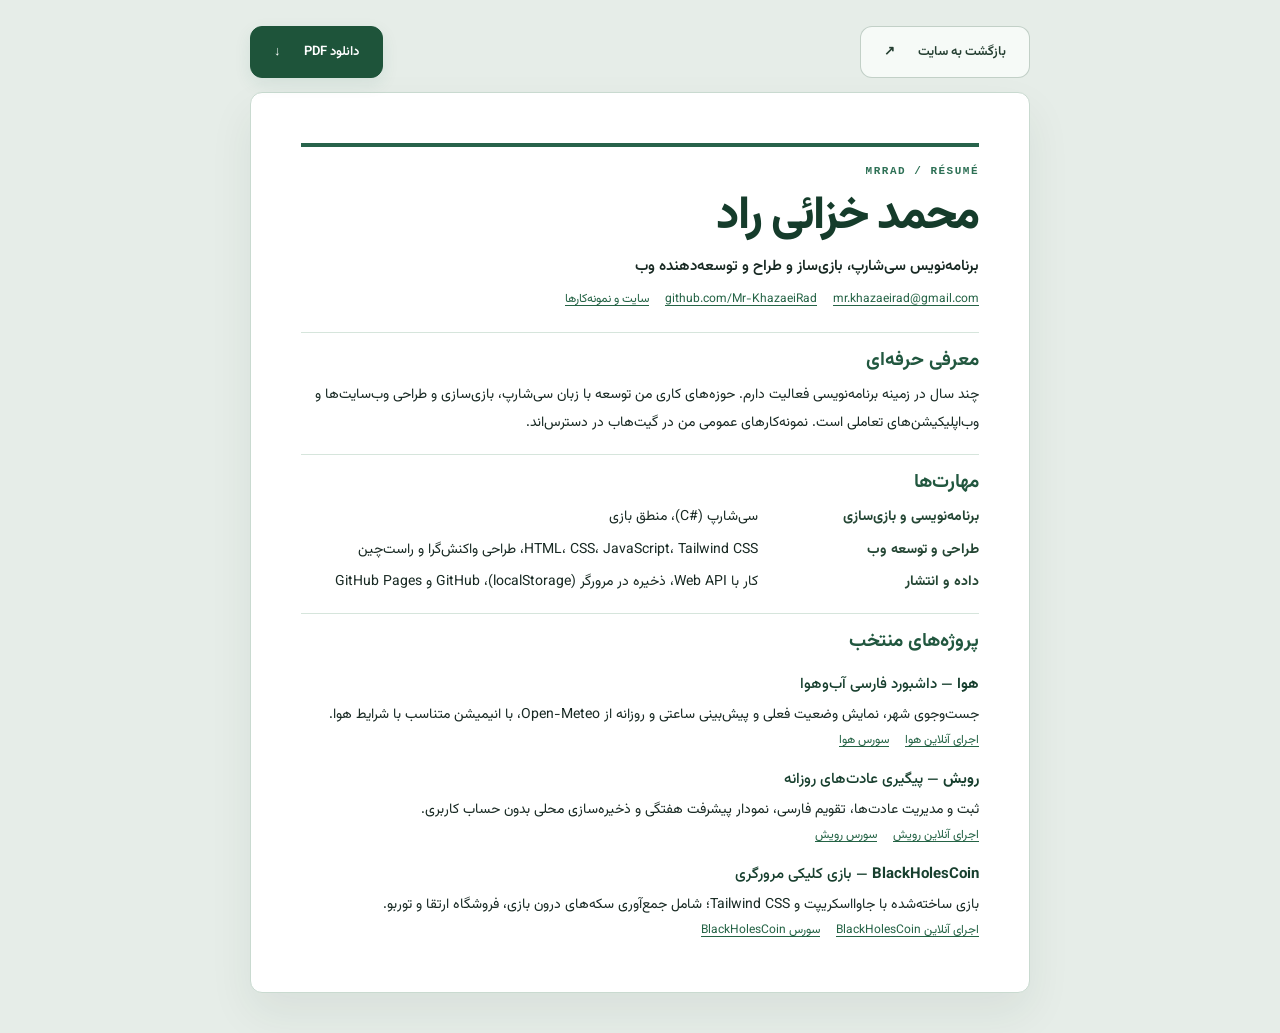
==== commit 9ef658f3: "Switch to warm light theme and enable email contact" ====
--- a/resume.html
+++ b/resume.html
@@ -19,7 +19,7 @@
       <span class="resume-kicker" dir="ltr">MRRAD / RÉSUMÉ</span>
       <h1>محمد خزائی راد</h1>
       <p>برنامه‌نویس سی‌شارپ، بازی‌ساز و طراح و توسعه‌دهنده وب</p>
-      <div class="resume-web-links"><a href="https://github.com/Mr-KhazaeiRad" dir="ltr">github.com/Mr-KhazaeiRad</a><a href="https://mr-khazaeirad.github.io/mrrad-portfolio/">سایت و نمونه‌کارها</a></div>
+      <div class="resume-web-links"><a href="mailto:mr.khazaeirad@gmail.com" dir="ltr">mr.khazaeirad@gmail.com</a><a href="https://github.com/Mr-KhazaeiRad" dir="ltr">github.com/Mr-KhazaeiRad</a><a href="https://mr-khazaeirad.github.io/mrrad-portfolio/">سایت و نمونه‌کارها</a></div>
     </header>
 
     <section class="resume-section" aria-labelledby="resume-profile">
--- a/styles.css
+++ b/styles.css
@@ -1,7 +1,7 @@
 @font-face{font-family:Vazirmatn;src:url('./assets/vazirmatn.woff2') format('woff2');font-weight:100 900;font-style:normal;font-display:swap}
-:root{--bg:#090c0e;--surface:#101416;--surface-raised:#14191b;--mint:#b4f6ca;--mint-dark:#82c89b;--text:#eeeFEB;--muted:#929a98;--line:#ffffff12;--font:Vazirmatn,Tahoma,sans-serif;--mono:Consolas,'Courier New',monospace;--ease:cubic-bezier(.22,1,.36,1)}
+:root{--bg:#fbfaf6;--surface:#fff;--surface-raised:#edf4ee;--mint:#19694f;--mint-dark:#124d3a;--text:#203c30;--muted:#5c6c62;--line:#dce5dd;--peach:#f7ddcb;--lime:#e3efbd;--shadow:0 12px 38px #28493609;--font:Vazirmatn,Tahoma,sans-serif;--mono:Consolas,'Courier New',monospace;--ease:cubic-bezier(.22,1,.36,1)}
 *,*::before,*::after{box-sizing:border-box}
-html{scroll-behavior:smooth;scroll-padding-top:105px;color-scheme:dark}
+html{scroll-behavior:smooth;scroll-padding-top:105px;color-scheme:light}
 body{margin:0;background:var(--bg);color:var(--text);font-family:var(--font);font-size:14px;line-height:1.9;overflow-x:clip;-webkit-font-smoothing:antialiased}
 body.dialog-open{overflow:hidden}
 button,input,textarea{font:inherit}
@@ -15,105 +15,109 @@
 button{border:0}
 svg{display:inline-block}
 img{max-width:100%;height:auto}
-::selection{background:var(--mint);color:#0c1c12}
+::selection{background:#d5e8b6;color:#173f2d}
 [hidden]{display:none!important}
 .container{width:min(1200px,calc(100% - 112px));margin-inline:auto}
 .section{position:relative}
 .icon{width:21px;height:21px;fill:none;stroke:currentColor;stroke-width:1.5;stroke-linecap:round;stroke-linejoin:round;flex-shrink:0;vertical-align:middle}
 .icon-library{position:absolute;width:0;height:0;overflow:hidden;pointer-events:none}
 .text-mint{color:var(--mint)}
-.skip-link{position:fixed;top:-100px;right:20px;padding:10px 20px;background:var(--mint);color:var(--bg);border-radius:6px;z-index:200}
+.skip-link{position:fixed;top:-100px;right:20px;padding:10px 20px;background:var(--mint);color:#fff;border-radius:10px;z-index:200}
 .skip-link:focus{top:15px}
-.scroll-progress{position:fixed;inset:0 0 auto;height:2px;z-index:101;background:var(--mint);transform:scaleX(0);transform-origin:right;box-shadow:0 0 12px #b4f6ca40}
-.site-header{position:sticky;top:0;z-index:50;background:#090c0edb;backdrop-filter:blur(20px);border-bottom:1px solid var(--line)}
+.scroll-progress{position:fixed;inset:0 0 auto;height:3px;z-index:101;background:var(--mint);transform:scaleX(0);transform-origin:right}
+.site-header{position:sticky;top:0;z-index:50;background:#fbfaf6ed;backdrop-filter:blur(20px);border-bottom:1px solid var(--line)}
 .header-inner{height:86px;display:flex;align-items:center;justify-content:space-between;gap:30px}
 .brand{font-family:var(--mono);font-size:28px;line-height:1;font-weight:700;letter-spacing:-2px;white-space:nowrap;display:inline-flex;align-items:center;gap:1px}
-.brand-bracket{font-weight:400;font-size:24px;color:#9ca9a0;letter-spacing:-3px}
+.brand-bracket{font-weight:400;font-size:24px;color:#728776;letter-spacing:-3px}
 .brand-bracket:first-child{margin-right:3px}
 .brand-bracket:last-child{margin-left:3px}
 .brand-dot{color:var(--mint)}
 .desktop-nav{display:flex;gap:31px;align-items:center;margin-right:45px}
-.nav-link{font-size:12px;color:#a3aaa6;position:relative;padding:32px 0;transition:color .2s}
+.nav-link{font-size:13px;color:var(--muted);position:relative;padding:30px 0;transition:color .2s}
 .nav-link:hover,.nav-link.active{color:var(--text)}
 .nav-link::after{content:'';width:4px;height:4px;position:absolute;bottom:19px;right:calc(50% - 2px);background:var(--mint);border-radius:100%;transform:scale(0);transition:transform .2s}
 .nav-link.active::after{transform:scale(1)}
 .header-actions{display:flex;gap:14px;align-items:center}
-.header-contact{display:flex;align-items:center;gap:17px;font-size:12px}
+.header-contact{display:flex;align-items:center;gap:17px;font-size:12px;padding:9px 16px;border-radius:30px;background:#e8efe4;border:1px solid #d5e2cf;transition:background .2s}
+.header-contact:hover{background:#dceacb}
 .header-contact .icon{width:17px;height:17px;color:var(--mint);transition:transform .25s}
 .header-contact:hover .icon{transform:translate(-3px,3px)}
-.command-button{background:#ffffff04;display:flex;gap:5px;align-items:center;justify-content:center;border:1px solid #ffffff17;border-radius:5px;color:#b1b6b1;padding:2px 6px;font-size:11px;height:25px;line-height:1;font-family:var(--mono)}
-.command-button:hover{border-color:#b4f6ca70;color:var(--mint)}
+.command-button{background:#fff;display:flex;gap:5px;align-items:center;justify-content:center;border:1px solid var(--line);border-radius:6px;color:#5c7063;padding:2px 6px;font-size:11px;height:27px;line-height:1;font-family:var(--mono)}
+.command-button:hover{border-color:var(--mint);color:var(--mint)}
 .menu-toggle{display:none;background:none;width:30px;height:30px;position:relative;padding:5px}
 .menu-toggle span{height:1px;width:20px;background:var(--text);display:block;margin:6px 0;transition:transform .2s}
 .menu-toggle[aria-expanded=true] span:first-child{transform:translateY(3.5px) rotate(45deg)}
 .menu-toggle[aria-expanded=true] span:last-child{transform:translateY(-3.5px) rotate(-45deg)}
 .mobile-nav{padding:10px 28px 25px;border-top:1px solid var(--line);background:var(--bg)}
-.mobile-nav a{padding:10px 0;display:block;color:#c5cec9}
+.mobile-nav a{padding:10px 0;display:block;color:var(--text);border-bottom:1px solid var(--line)}
 
 /* The first screen */
 .hero{isolation:isolate;overflow:hidden}
-.hero-grid{position:absolute;inset:0;z-index:-1;opacity:.4;background-image:linear-gradient(#b4f6ca05 1px,transparent 1px),linear-gradient(90deg,#b4f6ca05 1px,transparent 1px);background-size:64px 64px;mask-image:linear-gradient(to left,transparent 10%,#000 70%,transparent)}
-.hero::before{content:'';position:absolute;left:-100px;top:15px;width:700px;height:650px;background:radial-gradient(ellipse,#2b604619,transparent 68%);pointer-events:none;z-index:-1}
-.hero-layout{display:grid;grid-template-columns:1.05fr 1fr;gap:18px;align-items:center;min-height:636px;padding-block:65px 42px}
+.hero-grid{position:absolute;inset:0;z-index:-1;background-image:radial-gradient(#58856828 .8px,transparent .8px);background-size:26px 26px;mask-image:linear-gradient(to left,transparent 25%,#000 75%,transparent)}
+.hero::before{content:'';position:absolute;left:-100px;top:-100px;width:850px;height:850px;background:radial-gradient(ellipse at 40% 40%,#e3edd4 0%,#edf3e8 35%,transparent 66%);pointer-events:none;z-index:-1}
+.hero::after{content:'';position:absolute;inset:0;z-index:-1;background:radial-gradient(ellipse at 85% 5%,#fae9d9aa,transparent 42%);pointer-events:none}
+.hero-layout{display:grid;grid-template-columns:1.05fr 1fr;gap:28px;align-items:center;min-height:625px;padding-block:60px 32px}
 .hero-copy{position:relative;z-index:2}
-.availability{display:inline-flex;align-items:center;gap:10px;padding:5px 12px 5px 7px;border:1px solid #b4f6ca22;border-radius:30px;background:#b4f6ca05;font-size:10px;color:#c2d0c6;line-height:1.8}
-.status-dot{display:inline-block;width:6px;height:6px;border-radius:50%;background:var(--mint);box-shadow:0 0 0 4px #b4f6ca0c;flex-shrink:0}
+.availability{display:inline-flex;align-items:center;gap:10px;padding:6px 13px 6px 8px;border:1px solid #cedcc8;border-radius:30px;background:#edf3e4;font-size:11px;color:#385c40;line-height:1.8}
+.status-dot{display:inline-block;width:6px;height:6px;border-radius:50%;background:var(--mint);box-shadow:0 0 0 4px #19694f0b;flex-shrink:0}
 .availability .status-dot{animation:status-pulse 3s ease-in-out infinite}
 .availability-arrow{color:var(--mint);padding-inline:6px;font-size:15px}
-.hero-greeting{font-size:14px;color:#bbc5bf;margin:28px 0 9px;display:flex;align-items:center;gap:9px}
+.hero-greeting{font-size:15px;color:#4f6657;margin:26px 0 9px;display:flex;align-items:center;gap:9px}
 .wave{color:var(--mint);font-size:22px;line-height:1;display:inline-block;animation:slow-spin 20s linear infinite}
 h1{font-size:clamp(42px,4.75vw,70px);font-weight:800;letter-spacing:-2.7px;line-height:1.35;margin:0 0 12px}
-.hero h1{color:var(--mint)}
-.hero-role{display:flex;justify-content:flex-end;align-items:center;gap:9px;color:#becac3;font-family:var(--mono);font-size:11px;letter-spacing:2.2px;min-height:24px;margin-block:11px 18px}
-.role-line{height:1px;width:27px;background:#b4f6ca68}
+.hero h1{color:#214b36;position:relative}
+.hero h1::after{content:'';display:block;width:82px;height:8px;background:#f0c6a5;border-radius:8px;margin-top:15px;transform:rotate(-3deg)}
+.hero-role{display:flex;justify-content:flex-end;align-items:center;gap:9px;color:#496454;font-family:var(--mono);font-size:11px;letter-spacing:2.2px;min-height:24px;margin-block:19px 17px}
+.role-line{height:1px;width:27px;background:#79967b}
 .type-caret{width:5px;height:12px;background:var(--mint);animation:blink 1s steps(1) infinite}
-.hero-description{font-size:13px;line-height:2.25;max-width:420px;color:var(--muted);margin:0 0 28px}
+.hero-description{font-size:14px;line-height:2.15;max-width:450px;color:var(--muted);margin:0 0 25px}
 .hero-buttons{display:flex;align-items:center;gap:13px}
-.button{display:inline-flex;justify-content:center;align-items:center;gap:25px;border-radius:6px;padding:13px 22px;min-height:48px;font-size:12px;font-weight:500;line-height:1.7;transition:background .25s,border-color .25s,box-shadow .25s,transform .4s var(--ease);border:1px solid transparent;white-space:nowrap}
+.button{display:inline-flex;justify-content:center;align-items:center;gap:23px;border-radius:12px;padding:14px 23px;min-height:50px;font-size:13px;font-weight:600;line-height:1.7;transition:background .25s,border-color .25s,box-shadow .25s,transform .4s var(--ease);border:1px solid transparent;white-space:nowrap}
 .button .icon{width:18px;height:18px;transition:transform .25s}
 .button:hover .icon{transform:translate(-2px,2px)}
-.button-primary{background:var(--mint);color:#102519;border-color:var(--mint)}
-.button-primary:hover{background:#caffe0;box-shadow:0 5px 30px #b4f6ca1c}
-.button-secondary{border-color:#ffffff20;background:#ffffff02;color:#d6ded8}
-.button-secondary:hover{background:#ffffff07;border-color:#b4f6ca50}
-.hero-buttons .button-secondary{border-color:transparent;background:none;gap:18px;padding-inline:15px}
-.hero-buttons .button-secondary:hover{color:var(--mint)}
+.button-primary{background:var(--mint);color:#fff;border-color:var(--mint);box-shadow:0 6px 17px #19694f17}
+.button-primary:hover{background:var(--mint-dark);border-color:var(--mint-dark);box-shadow:0 8px 24px #19694f27}
+.button-secondary{border-color:#cbd9cc;background:#ffffffb3;color:#244b36}
+.button-secondary:hover{background:#eef5e9;border-color:#a5bda4}
+.hero-buttons .button-secondary{gap:18px}
+.hero-invitation{display:flex;align-items:center;gap:10px;color:#596c5c;font-size:11px;margin-top:17px}
+.hero-invitation>svg{width:15px;height:15px;color:#8d583d}
 .hero-bottom{display:flex;align-items:center;gap:22px;margin-top:32px}
 .social-links{display:flex;gap:7px}
-.social-button{background:transparent;border:1px solid #ffffff12;border-radius:50%;height:33px;width:33px;display:flex;align-items:center;justify-content:center;color:#a2ada6;transition:border-color .2s,color .2s,transform .2s}
+.social-button{background:#fff;border:1px solid var(--line);border-radius:50%;height:36px;width:36px;display:flex;align-items:center;justify-content:center;color:#526b59;transition:border-color .2s,color .2s,transform .2s}
 .social-button .icon{width:15px;height:15px}
-.social-button:hover{border-color:#b4f6ca60;color:var(--mint);transform:translateY(-3px)}
-.hero-location{font-size:10px;display:flex;align-items:center;gap:5px;color:#7b8980;padding-right:22px;border-right:1px solid #ffffff13}
+.social-button:hover{border-color:#6a9678;color:var(--mint);transform:translateY(-3px)}
+.hero-location{font-size:11px;display:flex;align-items:center;gap:5px;color:#60735f;padding-right:22px;border-right:1px solid var(--line)}
 .hero-location .icon{width:13px;height:13px}
 .hero-art{direction:ltr;position:relative;align-self:stretch;display:flex;align-items:center;justify-content:center;margin-left:-35px;min-width:0}
 .art-parallax{position:relative;width:100%;aspect-ratio:1;max-width:580px;transition:transform .6s var(--ease);transform:translate3d(var(--art-x,0),var(--art-y,0),0)}
 .orbit-image{width:100%;height:100%;display:block;position:relative;animation:art-float 7s ease-in-out infinite}
-.orbit-halo{position:absolute;inset:15%;border-radius:50%;background:radial-gradient(#97eeb416,transparent 70%);animation:halo-pulse 7s ease-in-out infinite}
-.orbital-ring{position:absolute;border:1px solid #b4f6ca0d;border-radius:50%;inset:10%;pointer-events:none}
+.orbit-halo{position:absolute;inset:17%;border-radius:50%;background:radial-gradient(#b6d6a84d,transparent 70%);animation:halo-pulse 7s ease-in-out infinite}
+.orbital-ring{position:absolute;border:1px solid #79997525;border-radius:50%;inset:10%;pointer-events:none}
 .ring-one{transform:rotate(-34deg) scaleY(.45)}
 .ring-two{transform:rotate(50deg) scaleY(.7)}
-.floating-note{position:absolute;background:linear-gradient(140deg,#1c2521f2,#101613f7);border:1px solid #d0ffda27;box-shadow:0 12px 30px #0004;border-radius:8px;display:flex;align-items:center;backdrop-filter:blur(12px);z-index:3}
+.floating-note{position:absolute;background:#ffffffeb;border:1px solid #dde8d8;box-shadow:0 10px 30px #3251390d;border-radius:13px;display:flex;align-items:center;backdrop-filter:blur(12px);z-index:3}
 .note-top{left:4%;top:16%;gap:10px;padding:11px 14px;transform:rotate(-5deg);animation:note-float 6s ease-in-out infinite}
-.note-top code{font-family:var(--mono);font-size:10px;color:#b9c9bd}
+.note-top code{font-family:var(--mono);font-size:11px;color:#4c6554}
 .note-top code b{font-weight:400;color:var(--mint)}
-.note-dot{height:6px;width:6px;background:var(--mint);border-radius:2px;box-shadow:0 0 12px #b4f6ca40}
+.note-dot{height:7px;width:7px;background:#d39c72;border-radius:3px}
 .note-bottom{right:0;bottom:15%;gap:11px;padding:13px 17px;transform:rotate(3deg);animation:note-float 6s ease-in-out infinite reverse}
-.note-icon{width:32px;height:32px;display:grid;place-items:center;background:#b4f6ca0d;color:var(--mint);border:1px solid #b4f6ca20;border-radius:6px}
+.note-icon{width:36px;height:36px;display:grid;place-items:center;background:#e9f2e2;color:var(--mint);border:1px solid #d9e7d0;border-radius:10px}
 .note-icon .icon{width:18px;height:18px}
-.note-bottom strong{font-family:var(--mono);font-size:10px;font-weight:400;display:block;color:#dce6dd}
-.note-bottom div>span{display:block;font-family:var(--mono);font-size:8px;color:#899b8d;margin-top:1px}
+.note-bottom strong{font-family:var(--mono);font-size:10px;font-weight:600;display:block;color:#3f5847}
+.note-bottom div>span{display:block;font-family:var(--mono);font-size:9px;color:#607163;margin-top:2px}
 .tiny-cursor{color:var(--mint);animation:blink 1s steps(1) infinite}
 .floating-star{position:absolute;color:var(--mint)}
 .star-one{top:10%;right:15%;font-size:37px;font-weight:300;animation:slow-spin 25s linear infinite}
-.star-two{bottom:19%;left:16%;font-size:25px;font-weight:200;color:#b4f6ca70}
-.art-coordinate{position:absolute;bottom:5%;left:27%;color:#65756a;font-family:var(--mono);font-size:8px;letter-spacing:1.5px}
+.star-two{bottom:19%;left:16%;font-size:25px;font-weight:200;color:#a47c59}
+.art-coordinate{position:absolute;bottom:5%;left:27%;color:#65775f;font-family:var(--mono);font-size:8px;letter-spacing:1.5px}
 .hero-footnote{display:flex;justify-content:space-between;align-items:center;padding-block:9px 25px}
-.scroll-hint{display:flex;align-items:center;gap:12px;color:#78847b;font-size:10px}
-.scroll-hint>span:last-child{font-size:16px;color:#b7c5bb;margin-right:10px}
+.scroll-hint{display:flex;align-items:center;gap:12px;color:#60725f;font-size:11px}
+.scroll-hint>span:last-child{font-size:16px;color:var(--mint);margin-right:10px}
 .mouse-icon{display:inline-flex;width:15px;height:23px;border:1px solid #78847b;border-radius:10px;justify-content:center;padding-top:4px}
 .mouse-icon>span{width:2px;height:5px;border-radius:2px;background:var(--mint);animation:mouse-scroll 2s ease-in-out infinite}
-.hero-edition{font-family:var(--mono);font-size:9px;letter-spacing:2px;color:#6d7971}
-.hero-edition span{color:#aab7ad}
+.hero-edition{font-family:var(--mono);font-size:9px;letter-spacing:2px;color:#60735f}
+.hero-edition span{color:#34563c}
 .entrance{animation:entrance .9s var(--ease) both}
 .hero-copy>.entrance:nth-child(2){animation-delay:.08s}
 .hero-copy>.entrance:nth-child(3){animation-delay:.16s}
@@ -121,37 +125,39 @@
 .hero-copy>.entrance:nth-child(5){animation-delay:.32s}
 .hero-copy>.entrance:nth-child(6){animation-delay:.4s}
 .hero-copy>.entrance:nth-child(7){animation-delay:.48s}
+.hero-copy>.entrance:nth-child(8){animation-delay:.56s}
 .hero-art.entrance{animation-delay:.2s;animation-duration:1.4s}
-.tech-strip{border-block:1px solid var(--line);background:#ffffff01}
+.tech-strip{border-block:1px solid var(--line);background:#f0f4e9}
 .tech-strip-inner{display:flex;align-items:center;gap:45px;min-height:109px}
-.tech-caption{font-size:10px;color:#707e74;line-height:1.8;flex-shrink:0;border-left:1px solid var(--line);padding-left:35px}
-.tech-caption strong{font-weight:400;color:#a6b2a9}
-.tech-list{display:flex;justify-content:space-between;align-items:center;gap:25px;flex:1;color:#a6afa9}
+.tech-caption{font-size:11px;color:#5e715d;line-height:1.8;flex-shrink:0;border-left:1px solid #d7dfcf;padding-left:35px}
+.tech-caption strong{font-weight:500;color:#365641}
+.tech-list{display:flex;justify-content:space-between;align-items:center;gap:25px;flex:1;color:#4c6654}
 .tech-list>span{display:flex;gap:8px;align-items:center;font-size:14px;letter-spacing:-.4px;font-weight:500;white-space:nowrap;transition:color .25s}
 .tech-list>span:hover{color:var(--mint)}
 .tech-logo{width:25px;height:25px}
-.tech-token{display:grid;place-items:center;width:22px;height:22px;border:1px solid #a6afa9;border-radius:4px;font:700 11px var(--mono)}
+.tech-token{display:grid;place-items:center;width:24px;height:24px;border:1px solid #8eaa8b;border-radius:5px;font:700 11px var(--mono)}
 
 /* Work, built entirely in the browser */
-.projects-section{padding-block:94px 93px}
-.eyebrow{font-family:var(--mono);font-size:9px;letter-spacing:2px;display:block;color:#8b9d90;text-align:right;line-height:1.8}
+.projects-section{padding-block:88px;background:#fffefa}
+.eyebrow{font-family:var(--mono);font-size:10px;letter-spacing:2px;display:block;color:#60725f;text-align:right;line-height:1.8}
 .eyebrow>span{color:var(--mint);margin-right:10px;letter-spacing:0}
 .section-heading{display:flex;justify-content:space-between;align-items:flex-end;gap:20px;margin-bottom:34px}
 h2{font-size:35px;letter-spacing:-1.3px;font-weight:700;line-height:1.6;margin:12px 0 8px}
-.section-heading p{font-size:12px;color:var(--muted);margin:7px 0 0}
-.project-filters{display:flex;gap:5px;align-items:center;padding-bottom:5px}
-.filter-button{padding:7px 12px;background:transparent;border:1px solid transparent;border-radius:5px;font-size:10px;color:#87968d;transition:color .2s,background .2s,border-color .2s;white-space:nowrap}
-.filter-button.active{color:#dce8df;background:#ffffff06;border-color:#ffffff15}
+.section-heading p{font-size:13px;color:var(--muted);margin:7px 0 0}
+.project-filters{display:flex;gap:3px;align-items:center;background:#eff3e9;border:1px solid #e0e7d8;border-radius:30px;padding:4px}
+.filter-button{padding:8px 14px;background:transparent;border:1px solid transparent;border-radius:24px;font-size:11px;color:#5a705e;transition:color .2s,background .2s,border-color .2s;white-space:nowrap}
+.filter-button.active{color:#fff;background:var(--mint);border-color:var(--mint);box-shadow:0 3px 9px #19694f12}
 .filter-button:hover{color:var(--mint)}
-.filter-button span{color:var(--mint);font-size:9px;margin-right:4px}
+.filter-button.active:hover{color:#fff}
+.filter-button span{color:inherit;font-size:10px;margin-right:4px}
 .projects-grid{display:grid;grid-template-columns:repeat(3,minmax(0,1fr));gap:23px}
-.project-card{min-width:0;display:flex;flex-direction:column}
-.project-preview{display:block;width:100%;aspect-ratio:1.27;position:relative;overflow:hidden;border:1px solid #ffffff0a;border-radius:9px;padding:0;text-align:initial;transition:border-color .3s}
-.project-preview:hover{border-color:#b4f6ca40}
-.preview-hava{background:radial-gradient(ellipse at 80% 20%,#284e49,#122321 80%)}
-.preview-rooyesh{background:radial-gradient(ellipse at 20% 30%,#344637,#1b261d 80%)}
-.preview-blackholes{background:repeating-radial-gradient(ellipse at 50% 50%,#a28dde17 0 1px,transparent 2px 29px),radial-gradient(ellipse at center,#3a2b52,#1a1625 85%)}
-.project-shot{position:absolute;inset:9% 8% 10%;display:block;overflow:hidden;border:1px solid #ffffff26;border-radius:8px;box-shadow:0 15px 28px #0005;transform:rotate(-3deg);transition:transform .65s var(--ease);background:#172423}
+.project-card{min-width:0;display:flex;flex-direction:column;background:var(--surface);border:1px solid var(--line);border-radius:22px;padding:9px;box-shadow:var(--shadow);transition:border-color .3s,box-shadow .3s}
+.project-card:hover{border-color:#b2c6af;box-shadow:0 18px 40px #28493612}
+.project-preview{display:block;width:100%;aspect-ratio:1.27;position:relative;overflow:hidden;border:0;border-radius:15px;padding:0;text-align:initial}
+.preview-hava{background:radial-gradient(ellipse at 80% 20%,#e9f6e7,#d1e7da 80%)}
+.preview-rooyesh{background:radial-gradient(ellipse at 20% 30%,#fbebd8,#eddbc0 80%)}
+.preview-blackholes{background:repeating-radial-gradient(ellipse at 50% 50%,#a28dde25 0 1px,transparent 2px 29px),radial-gradient(ellipse at center,#f2ecff,#e5ddef 85%)}
+.project-shot{position:absolute;inset:9% 8% 10%;display:block;overflow:hidden;border:1px solid #ffffffcc;border-radius:8px;box-shadow:0 13px 24px #38513824;transform:rotate(-3deg);transition:transform .65s var(--ease);background:#fff}
 .preview-rooyesh .project-shot{transform:rotate(3deg)}
 .preview-blackholes .project-shot{inset-inline:25%;background:#131827}
 .project-shot img{display:block;width:100%;height:100%;object-fit:cover;object-position:center top}
@@ -160,179 +166,185 @@
 .browser-dots{display:flex;gap:3px;align-items:center}
 .browser-dots i{width:4px;height:4px;border-radius:50%;background:#7c8b81}
 .browser-dots i:first-child{background:#ac796e}.browser-dots i:nth-child(2){background:#b6a66c}.browser-dots i:nth-child(3){background:#7da885}
-.preview-number{position:absolute;bottom:10px;right:11px;font-size:10px;font-family:var(--mono);color:#e3eee6;background:#0b1112e0;border:1px solid #ffffff21;border-radius:4px;padding:1px 6px;z-index:2}
-.preview-open{position:absolute;left:11px;top:11px;border:1px solid #ffffff2b;background:#0a0f0bd9;width:30px;height:30px;display:grid;place-items:center;border-radius:50%;color:#e4efe7;opacity:.8;transition:transform .3s,opacity .3s}
+.preview-number{position:absolute;bottom:10px;right:11px;font-size:10px;font-family:var(--mono);color:#355d43;background:#ffffffeb;border:1px solid #ffffffa6;border-radius:20px;padding:2px 8px;z-index:2}
+.preview-open{position:absolute;left:11px;top:11px;border:1px solid #fff;background:#ffffffed;width:32px;height:32px;display:grid;place-items:center;border-radius:50%;color:#315641;transition:transform .3s;box-shadow:0 3px 8px #244b3610}
 .preview-open .icon{width:15px;height:15px}
 .project-preview:hover .preview-open,.project-preview:focus-visible .preview-open{opacity:1;transform:translate(2px,-2px)}
-.project-info{flex:1;display:flex;flex-direction:column;padding:16px 1px 0}
+.project-info{flex:1;display:flex;flex-direction:column;padding:18px 11px 7px}
 .project-title-row{display:flex;flex-wrap:wrap;align-items:center;justify-content:space-between;gap:4px 10px}
 .project-title-row h3{font-size:17px;font-weight:700;margin:0;line-height:1.6}
-.project-kind{color:#b0c6b7;border:1px solid #b4f6ca22;border-radius:20px;padding:2px 9px;font-size:10px;white-space:nowrap}
-.project-info>p{flex:1;font-size:12px;color:#a2afa6;line-height:1.9;margin:9px 0 14px}
+.project-kind{color:#4e6954;border:1px solid #dce7d6;border-radius:20px;background:#f1f6eb;padding:2px 9px;font-size:10px;white-space:nowrap}
+.project-info>p{flex:1;font-size:12px;color:var(--muted);line-height:2;margin:10px 0 15px}
 .tags{display:flex;gap:5px;flex-wrap:wrap}
-.tags>span{font-family:var(--mono);font-size:8px;line-height:1.7;border:1px solid #ffffff10;color:#98aa9d;border-radius:3px;padding:3px 6px;white-space:nowrap}
-.project-links{display:flex;align-items:center;gap:14px;margin-top:12px;border-top:1px solid var(--line);flex-wrap:wrap}
-.project-links>a{display:inline-flex;gap:6px;align-items:center;min-height:40px;font-size:11px;color:#bbccc1}
-.project-links>a.project-live,.project-links>a:hover{color:var(--mint)}
+.tags>span{font-family:var(--mono);font-size:9px;line-height:1.7;border:1px solid #e3e9dd;color:#566b55;background:#f7f9f2;border-radius:5px;padding:3px 7px;white-space:nowrap}
+.project-links{display:flex;align-items:center;justify-content:space-between;gap:10px;margin-top:17px;border-top:1px solid var(--line);padding-top:14px;flex-wrap:wrap}
+.project-links>a{display:inline-flex;gap:9px;align-items:center;justify-content:center;min-height:38px;padding:5px 10px;font-size:12px;font-weight:500;color:#4c6552;border-radius:9px;transition:background .2s,color .2s}
+.project-links>a.project-live{background:#e6f0de;color:#235d3e;border:1px solid #d5e4ca;padding-inline:14px}
+.project-links>a:hover{color:var(--mint);background:#eef4e7}
 .project-links .icon{width:14px;height:14px}
 .projects-more{margin-top:32px;display:flex;justify-content:center}
 
 /* A small window into the person */
-.about-section{padding-block:90px;border-top:1px solid var(--line);background:linear-gradient(115deg,#101a130f,transparent)}
+.about-section{padding-block:90px;border-block:1px solid var(--line);background:linear-gradient(120deg,#f2f5ec,#f9f8f1 65%)}
 .about-layout{display:grid;grid-template-columns:.9fr 1fr;gap:100px;align-items:center}
 .about-copy h2{font-size:49px;line-height:1.45;margin-block:19px 20px}
-.about-lead{font-size:17px!important;color:#d5e0d8!important;line-height:1.9!important;margin-bottom:18px!important}
-.about-copy>p{font-size:12px;line-height:2.2;color:#8e9f93;max-width:425px;margin:10px 0}
-.text-link{font-size:11px;display:inline-flex;align-items:center;gap:18px;color:var(--mint);margin-top:16px}
+.about-lead{font-size:19px!important;color:#49624a!important;line-height:1.9!important;margin-bottom:18px!important}
+.about-copy>p{font-size:14px;line-height:2.15;color:var(--muted);max-width:435px;margin:10px 0}
+.text-link{font-size:13px;display:inline-flex;align-items:center;gap:18px;color:var(--mint);margin-top:16px;min-height:35px}
 .text-link .icon{width:17px;height:17px;transition:transform .2s}
 .text-link:hover .icon{transform:translate(-3px,3px)}
-.about-signature{font-family:var(--mono);font-size:9px;letter-spacing:.25px;color:#5d7264;display:flex;align-items:center;justify-content:flex-end;gap:17px;margin-top:33px}
+.about-signature{font-family:var(--mono);font-size:10px;letter-spacing:.25px;color:#5d7264;display:flex;align-items:center;justify-content:flex-end;gap:17px;margin-top:27px}
 .about-signature>span{font-size:27px;color:var(--mint);line-height:1}
 .about-bento{display:grid;grid-template-columns:1fr;gap:12px}
-.terminal-card{background:#101614;border:1px solid #b4f6ca1c;border-radius:9px;overflow:hidden;direction:ltr;box-shadow:0 15px 45px #0002}
-.terminal-toolbar{display:flex;justify-content:space-between;align-items:center;padding:12px 16px;background:#ffffff02;border-bottom:1px solid var(--line);color:#728c79;font-family:var(--mono);font-size:9px}
+.terminal-card{background:#fffefa;border:1px solid #d8e2d2;border-radius:17px;overflow:hidden;direction:ltr;box-shadow:var(--shadow)}
+.terminal-toolbar{display:flex;justify-content:space-between;align-items:center;padding:13px 16px;background:#eef3e9;border-bottom:1px solid var(--line);color:#596f55;font-family:var(--mono);font-size:10px}
 .terminal-toolbar .icon{width:14px;height:14px}
 .terminal-toolbar .browser-dots{gap:5px}
 .terminal-toolbar .browser-dots i{width:6px;height:6px}
-.terminal-code{font-family:var(--mono);font-size:11px;line-height:2.15;color:#9daea1;padding:20px 22px 24px;white-space:nowrap;overflow-x:auto}
-.code-comment{color:#4e6c57}
-.code-purple{color:#c6b1de}
-.code-blue{color:#9ec8da}
-.code-white{color:#cfdbd1}
-.code-mint{color:#b4e9b6}
-.terminal-interactive{border-top:1px solid var(--line);padding:11px 16px 13px;font-family:var(--mono);font-size:9px;background:#090f0b40}
-.terminal-output{color:#647e6c;max-height:125px;overflow-y:auto;line-height:1.8;scrollbar-width:thin;overflow-wrap:anywhere}
-.terminal-output b{color:#9db9a5;font-weight:400}
+.terminal-code{font-family:var(--mono);font-size:12px;line-height:2.05;color:#405c49;padding:22px 22px 25px;white-space:nowrap;overflow-x:auto}
+.code-comment{color:#64735e}
+.code-purple{color:#82558e}
+.code-blue{color:#27678c}
+.code-white{color:#3c4e3f}
+.code-mint{color:#2d754d}
+.terminal-interactive{border-top:1px solid var(--line);padding:12px 16px 14px;font-family:var(--mono);font-size:10px;background:#f5f7ee}
+.terminal-output{color:#5d7058;max-height:125px;overflow-y:auto;line-height:1.8;scrollbar-width:thin;overflow-wrap:anywhere}
+.terminal-output b{color:#38633f;font-weight:600}
 .terminal-output p{margin:0 0 5px;white-space:pre-wrap}
-.terminal-output .terminal-response{color:#a7c5b1}
+.terminal-output .terminal-response{color:#3d6346}
 #terminal-form{display:flex;gap:7px;align-items:center;margin-top:8px}
 .terminal-prompt{color:var(--mint)}
-#terminal-input{border:0;background:none;outline:none;width:100%;min-width:0;font-family:var(--mono);font-size:10px;color:#d4e7d8;padding:2px}
-#terminal-input::placeholder{color:#435a4a}
-#terminal-form:focus-within{box-shadow:0 1px 0 #b4f6ca60}
-#terminal-form>button{background:none;color:#85a78e;padding:0 4px;font-size:14px;line-height:1}
-.value-card{border:1px solid var(--line);background:#ffffff02;border-radius:7px;padding:15px 18px;display:flex;gap:15px;align-items:center}
+#terminal-input{border:0;background:none;outline:none;width:100%;min-width:0;font-family:var(--mono);font-size:11px;color:#314f37;padding:3px}
+#terminal-input::placeholder{color:#687960}
+#terminal-form:focus-within{box-shadow:0 1px 0 #6d9961}
+#terminal-form>button{background:#e4eddb;color:#3c6442;padding:4px 7px;border-radius:5px;font-size:14px;line-height:1}
+.value-card{border:1px solid #dce5d5;background:#fffdf9;border-radius:13px;padding:16px 18px;display:flex;gap:15px;align-items:center}
 .value-icon{display:flex;align-items:center;justify-content:center;color:var(--mint);width:36px;height:36px;font-size:32px;font-family:Arial,sans-serif;font-weight:400}
 .value-icon .icon{width:25px;height:25px}
-.value-card strong{font-size:12px;font-weight:500;color:#c8d8cc}
-.value-card p{font-size:10px;color:#768f7e;margin:2px 0 0}
+.value-card strong{font-size:13px;font-weight:600;color:#35543b}
+.value-card p{font-size:12px;color:#66735f;margin:2px 0 0}
 
 /* Capabilities */
-.skills-section{padding-block:88px 96px}
+.skills-section{padding-block:88px 96px;background:#fbfaf6}
 .skills-grid{display:grid;grid-template-columns:repeat(3,minmax(0,1fr));gap:20px}
-.skill-card{border:1px solid var(--line);border-radius:8px;padding:25px 25px 0;background:linear-gradient(125deg,#b4f6ca04,#10151415);position:relative;overflow:hidden;transition:border-color .3s,transform .3s}
-.skill-card::before{position:absolute;content:'';width:180px;height:180px;border-radius:50%;background:radial-gradient(#b4f6ca0b,transparent 65%);top:-80px;right:-70px;opacity:0;transition:opacity .4s}
-.skill-card:hover{border-color:#b4f6ca35;transform:translateY(-5px)}
+.skill-card{border:1px solid var(--line);border-radius:20px;padding:27px 25px 0;background:#fff;box-shadow:var(--shadow);position:relative;overflow:hidden;transition:border-color .3s,transform .3s}
+.skill-card:nth-child(2){background:#fffcf8}
+.skill-card:nth-child(3){background:#f8faf3}
+.skill-card::before{position:absolute;content:'';width:180px;height:180px;border-radius:50%;background:radial-gradient(#d6e9ba66,transparent 65%);top:-80px;right:-70px;opacity:0;transition:opacity .4s}
+.skill-card:hover{border-color:#aec69d;transform:translateY(-5px)}
 .skill-card:hover::before{opacity:1}
 .skill-card-top{display:flex;justify-content:space-between;align-items:center;margin-bottom:25px}
-.skill-icon{width:40px;height:40px;background:#b4f6ca09;border:1px solid #b4f6ca12;color:var(--mint);display:flex;justify-content:center;align-items:center;border-radius:8px}
-.skill-number{font-family:var(--mono);font-size:10px;color:#4c6253}
-.skill-card h3{font-size:18px;font-weight:500;letter-spacing:-.5px;margin:0 0 7px}
-.skill-card>p{font-size:10px;color:#8c9e92;margin:0 0 23px}
+.skill-icon{width:44px;height:44px;background:#edf4e4;border:1px solid #dce8d0;color:var(--mint);display:flex;justify-content:center;align-items:center;border-radius:13px}
+.skill-card:nth-child(2) .skill-icon{background:#f8e7d6;border-color:#f0d9c2;color:#94633a}
+.skill-card:nth-child(3) .skill-icon{background:#e9e9f2;border-color:#dedfed;color:#6c6387}
+.skill-number{font-family:var(--mono);font-size:11px;color:#66785f}
+.skill-card h3{font-size:20px;font-weight:600;letter-spacing:-.5px;margin:0 0 7px}
+.skill-card>p{font-size:12px;color:var(--muted);margin:0 0 23px}
 .skill-tags{display:flex;flex-wrap:wrap;gap:7px;align-content:start;min-height:79px}
-.skill-tags>span{font-family:var(--mono);font-size:9px;padding:4px 8px;background:#b4f6ca04;border:1px solid #b4f6ca12;border-radius:4px;color:#b4c7ba;line-height:1.7}
-.skill-card-bottom{border-top:1px solid var(--line);padding-block:15px;display:flex;justify-content:space-between;align-items:center;direction:ltr;color:#69816f;font-family:var(--mono);font-size:8px;letter-spacing:.7px;margin-top:20px}
-.skill-card-bottom>span:last-child{font-family:Arial,sans-serif;font-size:17px;color:#9ebca8}
-.statement-strip{overflow:hidden;border-block:1px solid var(--line);padding-block:19px;background:#b4f6ca02}
+.skill-tags>span{font-family:var(--mono);font-size:10px;padding:5px 9px;background:#f5f7f0;border:1px solid #dfe8d5;border-radius:6px;color:#566b50;line-height:1.7}
+.skill-card-bottom{border-top:1px solid var(--line);padding-block:15px;display:flex;justify-content:space-between;align-items:center;direction:ltr;color:#64775d;font-family:var(--mono);font-size:9px;letter-spacing:.7px;margin-top:20px}
+.skill-card-bottom>span:last-child{font-family:Arial,sans-serif;font-size:17px;color:#446843}
+.statement-strip{overflow:hidden;border-block:1px solid #eacfb7;padding-block:22px;background:#f6e3d3}
 .statement-track{display:flex;align-items:center;gap:35px;width:max-content;animation:marquee 45s linear infinite;will-change:transform}
-.statement-track>span{font-family:Arial,sans-serif;font-size:25px;letter-spacing:1px;font-weight:600;color:transparent;-webkit-text-stroke:1px #a4c2ad99;white-space:nowrap;line-height:1.3}
+.statement-track>span{font-family:Arial,sans-serif;font-size:25px;letter-spacing:1px;font-weight:600;color:#735943;white-space:nowrap;line-height:1.3}
 .statement-track>span.statement-star{color:var(--mint);-webkit-text-stroke:0;font-size:32px}
 
 /* The journey */
 .experience-section{padding-block:96px 78px}
 .experience-layout{display:grid;grid-template-columns:.8fr 1.2fr;gap:110px}
 .experience-intro h2{font-size:43px;line-height:1.55;margin-block:18px}
-.experience-intro>p{font-size:12px;color:#8a9f90;max-width:250px;line-height:2.2;margin-bottom:25px}
-.resume-button{gap:24px;font-size:11px;padding:12px 19px}
+.experience-intro>p{font-size:14px;color:var(--muted);max-width:290px;line-height:2.15;margin-bottom:25px}
+.resume-button{gap:24px;font-size:13px;padding:12px 19px}
 .resume-button .icon{width:16px;height:16px}
 .resume-links{display:flex;flex-direction:column;align-items:flex-start;gap:14px}
 .resume-links .text-link{margin:0}
-.timeline{border-right:1px solid #b4f6ca25;margin-right:5px;padding-right:35px}
+.timeline{border-right:2px solid #d5e3cc;margin-right:5px;padding-right:35px}
 .timeline-item{padding-bottom:30px;position:relative}
 .timeline-item:last-child{padding-bottom:0}
-.timeline-dot{position:absolute;right:-40px;top:7px;height:9px;width:9px;border-radius:50%;background:var(--bg);border:1px solid #779785}
-.timeline-item:first-child .timeline-dot{background:var(--mint);border-color:var(--mint);box-shadow:0 0 0 5px #b4f6ca0a}
+.timeline-dot{position:absolute;right:-41px;top:7px;height:10px;width:10px;border-radius:50%;background:var(--bg);border:2px solid #96b18c}
+.timeline-item:first-child .timeline-dot{background:var(--mint);border-color:var(--mint);box-shadow:0 0 0 5px #19694f0c}
 .timeline-heading{display:flex;align-items:center;gap:15px;margin-bottom:8px}
-.timeline-date{font-size:10px;color:#b3c7ba}
-.timeline-badge{font-size:8px;background:#b4f6ca07;color:#789884;border:1px solid #b4f6ca12;border-radius:4px;padding:1px 6px}
-.timeline-item h3{font-size:17px;margin:5px 0 2px;font-weight:500}
-.timeline-item p{font-size:11px;color:#83978a;line-height:2.1;margin:13px 0}
-.timeline-item .tags>span{font-size:8px}
+.timeline-date{font-size:11px;color:#46653f}
+.timeline-badge{font-size:10px;background:#eef3e6;color:#5c7052;border:1px solid #dce6cf;border-radius:20px;padding:2px 8px}
+.timeline-item h3{font-size:19px;margin:7px 0 2px;font-weight:600}
+.timeline-item p{font-size:13px;color:var(--muted);line-height:2.1;margin:13px 0}
+.timeline-item .tags>span{font-size:9px}
 
 /* A good conversation starts here */
 .contact-section{padding-block:24px 74px}
-.contact-card{position:relative;overflow:hidden;isolation:isolate;background:linear-gradient(120deg,#122019,#111916 70%);border:1px solid #b4f6ca22;border-radius:12px;min-height:400px;padding:45px 50px}
-.contact-grid{position:absolute;inset:0;z-index:-1;opacity:.5;background-image:linear-gradient(#b4f6ca07 1px,transparent 1px),linear-gradient(90deg,#b4f6ca07 1px,transparent 1px);background-size:40px 40px;mask-image:linear-gradient(to left,transparent,#000)}
-.contact-content{position:relative;z-index:2}
+.contact-card{position:relative;overflow:hidden;isolation:isolate;background:radial-gradient(ellipse at 5% 30%,#d6e6b3,transparent 60%),linear-gradient(120deg,#e6efcf,#f0f4e2);border:1px solid #d3dfbe;border-radius:26px;min-height:390px;padding:48px 50px;box-shadow:var(--shadow)}
+.contact-grid{position:absolute;inset:0;z-index:-1;background-image:linear-gradient(#52794809 1px,transparent 1px),linear-gradient(90deg,#52794809 1px,transparent 1px);background-size:40px 40px;mask-image:linear-gradient(to left,transparent,#000)}
+.contact-content{position:relative;z-index:2;max-width:65%}
 .contact-content>.eyebrow{margin-bottom:19px}
-.contact-content h2{font-size:43px;line-height:1.55;letter-spacing:-1.8px;margin:12px 0 14px}
-.contact-content>p{font-size:12px;color:#98b09f;line-height:2.1;margin:0 0 24px}
+.contact-content h2{font-size:43px;line-height:1.55;letter-spacing:-1.8px;margin:12px 0 14px;max-width:600px}
+.contact-content>p{font-size:14px;color:#516843;line-height:2.1;margin:0 0 23px;max-width:500px}
 .contact-actions{display:flex;align-items:center;gap:23px;flex-wrap:wrap}
-.contact-actions>.button{font-size:11px;padding:12px 19px;gap:27px}
-.email-copy{display:flex;align-items:center;gap:12px;background:none;padding:0;color:#a1bfa9;font-size:11px;font-family:var(--mono);transition:color .2s}
+.contact-actions>.button{font-size:13px;padding:12px 19px;gap:20px}
+.contact-actions .button-primary{order:-1}
+.email-copy{display:flex;align-items:center;gap:12px;background:none;padding:2px 0;color:#45613e;font-size:12px;font-family:var(--mono);transition:color .2s;width:max-content;max-width:100%;margin-top:18px;min-height:35px}
 .email-copy:hover{color:var(--mint)}
-.email-copy .icon{width:15px;height:15px;color:#70917b}
+.email-copy .icon{width:16px;height:16px;color:#4d7142}
 .contact-art{position:absolute;width:330px;height:330px;top:calc(50% - 165px);left:5%;display:flex;align-items:center;justify-content:center;direction:ltr}
-.contact-art-ring{position:absolute;inset:9%;border:1px solid #b4f6ca26;border-radius:50%;box-shadow:0 0 0 35px #b4f6ca02,0 0 0 36px #b4f6ca0b}
-.contact-art-orbit{position:absolute;inset:0;border:1px solid #b4f6ca20;border-radius:50%;transform:rotate(-35deg) scaleY(.6)}
-.contact-art-orbit::after{content:'';position:absolute;width:7px;height:7px;border-radius:50%;background:var(--mint);left:20%;top:6%;box-shadow:0 0 12px #b4f6ca60}
-.contact-art-core{font-family:Arial,sans-serif;font-size:172px;line-height:1;font-weight:400;color:var(--mint);text-shadow:3px 7px 0 #4d8360,6px 14px 35px #b4f6ca10;transform:rotate(-6deg);animation:art-float 7s ease-in-out infinite}
-.contact-art-label{position:absolute;bottom:3%;left:30%;font-family:var(--mono);font-size:7px;letter-spacing:2px;line-height:1.8;color:#708e79}
-.contact-spark{position:absolute;left:36%;top:48px;font-size:26px;color:#82b594;animation:slow-spin 24s linear infinite}
-.site-footer{border-top:1px solid var(--line)}
+.contact-art-ring{position:absolute;inset:9%;border:1px solid #71924952;border-radius:50%;box-shadow:0 0 0 35px #d1e2a921,0 0 0 36px #799b4f21}
+.contact-art-orbit{position:absolute;inset:0;border:1px solid #71924940;border-radius:50%;transform:rotate(-35deg) scaleY(.6)}
+.contact-art-orbit::after{content:'';position:absolute;width:8px;height:8px;border-radius:50%;background:#ac784c;left:20%;top:6%}
+.contact-art-core{font-family:Arial,sans-serif;font-size:172px;line-height:1;font-weight:400;color:#3c7040;text-shadow:3px 7px 0 #a7bd82,6px 14px 35px #476b351a;transform:rotate(-6deg);animation:art-float 7s ease-in-out infinite}
+.contact-art-label{position:absolute;bottom:3%;left:30%;font-family:var(--mono);font-size:8px;letter-spacing:2px;line-height:1.8;color:#596d41}
+.contact-spark{position:absolute;left:36%;top:48px;font-size:26px;color:#8e6940;animation:slow-spin 24s linear infinite}
+.site-footer{border-top:1px solid var(--line);background:#f1f3e9}
 .footer-top{display:flex;align-items:center;justify-content:space-between;gap:25px;padding-block:30px 25px}
 .footer-top .brand{font-size:24px}
 .footer-top .brand-bracket{font-size:20px}
-.footer-top>p{font-size:10px;color:#7e9686}
-.back-to-top{display:flex;align-items:center;gap:13px;font-size:10px;color:#94ae9e}
-.back-to-top>span{display:grid;place-items:center;width:28px;height:28px;border-radius:50%;border:1px solid #b4f6ca20;transition:background .2s}
-.back-to-top:hover>span{background:#b4f6ca10}
-.footer-bottom{display:flex;align-items:center;justify-content:space-between;gap:20px;border-top:1px solid var(--line);padding-block:18px;font-size:8px;color:#6d8577}
+.footer-top>p{font-size:12px;color:#5d7158}
+.back-to-top{display:flex;align-items:center;gap:13px;font-size:11px;color:#486540}
+.back-to-top>span{display:grid;place-items:center;width:31px;height:31px;border-radius:50%;border:1px solid #c6d5ba;background:#fafcf6;transition:background .2s}
+.back-to-top:hover>span{background:#dfebd1}
+.footer-bottom{display:flex;align-items:center;justify-content:space-between;gap:20px;border-top:1px solid var(--line);padding-block:18px;font-size:10px;color:#5c7055}
 .footer-version{display:flex;align-items:center;gap:9px;letter-spacing:1px;font-family:var(--mono);font-size:7px}
 .footer-version .status-dot{width:4px;height:4px;box-shadow:none}
 
 /* Dialogs and little interactions */
-dialog{margin:auto;border:1px solid #b4f6ca2e;border-radius:13px;background:#111916;color:var(--text);box-shadow:0 30px 120px #0009;padding:0;max-height:85dvh;max-width:calc(100vw - 35px);width:640px;scrollbar-width:thin;scrollbar-color:#405949 #111916;animation:dialog-in .25s var(--ease)}
-dialog::backdrop{background:#040907cc;backdrop-filter:blur(8px)}
+dialog{margin:auto;border:1px solid #d4dfce;border-radius:22px;background:#fffefa;color:var(--text);box-shadow:0 25px 100px #253b3033;padding:0;max-height:85dvh;max-width:calc(100vw - 35px);width:640px;scrollbar-width:thin;scrollbar-color:#aec59a #f6f8ee;animation:dialog-in .25s var(--ease)}
+dialog::backdrop{background:#243b304f;backdrop-filter:blur(8px)}
 .dialog-top{display:flex;justify-content:space-between;align-items:center;gap:15px;padding:15px 22px;border-bottom:1px solid var(--line)}
-.dialog-top>.eyebrow{font-size:8px}
-.dialog-close{width:30px;height:30px;display:grid;place-items:center;border:1px solid #b4f6ca1b;border-radius:50%;background:none;color:#a8bcae;transition:color .2s,background .2s}
-.dialog-close:hover{background:#b4f6ca10;color:var(--mint)}
+.dialog-top>.eyebrow{font-size:10px}
+.dialog-close{width:34px;height:34px;display:grid;place-items:center;border:1px solid #d8e3d0;border-radius:50%;background:#f3f7eb;color:#496343;transition:color .2s,background .2s}
+.dialog-close:hover{background:#e3edd6;color:var(--mint)}
 .dialog-close .icon{width:16px;height:16px}
-.dialog-project-preview{height:clamp(180px,32vh,265px);overflow:hidden;background:#192723}
+.dialog-project-preview{height:clamp(180px,32vh,265px);overflow:hidden;background:#e7efdf}
 .dialog-project-preview img{display:block;width:100%;height:100%;object-fit:contain;object-position:center}
-.dialog-project-preview[data-project=blackholes]{background:#181525}
+.dialog-project-preview[data-project=blackholes]{background:#eee8f5}
 .project-dialog-body{padding:25px 30px 30px}
-.dialog-project-label{color:#81ac8e;font-size:9px}
+.dialog-project-label{color:#5c7450;font-size:11px}
 .project-dialog-body h2{font-size:26px;margin-top:5px}
-.project-dialog-body>p{font-size:12px;line-height:2.2;color:#a1b5a8;margin-bottom:18px}
+.project-dialog-body>p{font-size:14px;line-height:2.2;color:var(--muted);margin-bottom:18px}
 .project-dialog-body>.skill-tags{min-height:0;margin-bottom:23px}
 .project-dialog-body h3{font-size:14px;margin-bottom:10px}
-.project-dialog-body ul{padding-right:20px;font-size:11px;color:#99afa0;line-height:2.4}
+.project-dialog-body ul{padding-right:20px;font-size:13px;color:#596d51;line-height:2.4}
 .project-dialog-body li::marker{color:var(--mint)}
 .project-dialog-actions{display:flex;gap:10px;flex-wrap:wrap;margin-top:20px}
-.project-dialog-actions>.button{font-size:11px;gap:10px;padding-inline:13px}
+.project-dialog-actions>.button{font-size:12px;gap:10px;padding-inline:15px}
 .command-dialog{width:450px}
 .command-dialog .dialog-top h2{font-size:20px;margin:0}
 .command-links{padding:10px}
-.command-links a{display:flex;align-items:center;justify-content:space-between;gap:15px;padding:11px 16px;border-radius:5px;font-size:12px;transition:background .2s,color .2s}
-.command-links a>span:last-child{font-family:var(--mono);color:#688e75;font-size:9px}
-.command-links a:hover,.command-links a:focus-visible{background:#b4f6ca09;color:var(--mint)}
-.command-hint{font-size:9px;color:#70917c;border-top:1px solid var(--line);padding:13px 20px;margin:0;display:flex;gap:6px;align-items:center}
-.command-hint>span{margin-right:auto;font-size:8px;color:#52725f}
-kbd{font-family:var(--mono);font-size:9px;border:1px solid #b4f6ca20;border-radius:3px;padding:1px 4px;line-height:1.8}
+.command-links a{display:flex;align-items:center;justify-content:space-between;gap:15px;padding:12px 16px;border-radius:10px;font-size:13px;transition:background .2s,color .2s}
+.command-links a>span:last-child{font-family:var(--mono);color:#607951;font-size:10px}
+.command-links a:hover,.command-links a:focus-visible{background:#edf4e3;color:var(--mint)}
+.command-hint{font-size:10px;color:#5f7453;border-top:1px solid var(--line);padding:13px 20px;margin:0;display:flex;gap:6px;align-items:center}
+.command-hint>span{margin-right:auto;font-size:9px;color:#5b7051}
+kbd{font-family:var(--mono);font-size:10px;border:1px solid #cfddc4;background:#f2f6eb;border-radius:4px;padding:1px 5px;line-height:1.8}
 .contact-dialog{width:500px}
 .contact-dialog>h2{font-size:25px;margin:23px 25px 10px}
-.contact-dialog-intro{font-size:11px;color:#91aa99;line-height:2.1;margin:0 25px 20px}
+.contact-dialog-intro{font-size:12px;color:var(--muted);line-height:2.1;margin:0 25px 20px}
 #contact-form{padding:0 25px 23px;display:flex;flex-direction:column;gap:15px}
-#contact-form label{display:flex;flex-direction:column;gap:7px;font-size:10px;color:#b7cbbb}
-#contact-form input,#contact-form textarea{background:#090f0c60;border:1px solid #b4f6ca21;border-radius:5px;padding:10px 12px;color:#d1e5d7;font-size:12px;width:100%;resize:vertical;transition:border-color .2s}
-#contact-form input::placeholder,#contact-form textarea::placeholder{color:#4e6c58;font-size:11px}
-#contact-form input:focus,#contact-form textarea:focus{border-color:#b4f6ca70;outline:none}
-#contact-form>.button{align-self:flex-start;font-size:11px}
-.contact-feedback{font-size:11px;color:var(--mint);line-height:2;margin:0}
+#contact-form label{display:flex;flex-direction:column;gap:7px;font-size:12px;color:#405d3d}
+#contact-form input,#contact-form textarea{background:#fff;border:1px solid #ccd9c3;border-radius:10px;padding:11px 13px;color:#2d4d32;font-size:13px;width:100%;resize:vertical;transition:border-color .2s,box-shadow .2s}
+#contact-form input::placeholder,#contact-form textarea::placeholder{color:#6e7c62;font-size:12px}
+#contact-form input:focus,#contact-form textarea:focus{border-color:var(--mint);outline:none;box-shadow:0 0 0 3px #19694f12}
+#contact-form>.button{align-self:flex-start;font-size:12px}
+.contact-feedback{font-size:12px;color:var(--mint);line-height:2;margin:0}
 .contact-feedback:empty{display:none}
-.toast{position:fixed;bottom:28px;left:50%;transform:translate(-50%,25px);padding:11px 17px;border:1px solid #b4f6ca35;border-radius:8px;display:flex;align-items:center;gap:10px;font-size:11px;background:#18271feb;color:#d2ebd9;backdrop-filter:blur(15px);box-shadow:0 8px 35px #0005;z-index:150;opacity:0;visibility:hidden;transition:transform .3s var(--ease),opacity .3s,visibility .3s;max-width:calc(100vw - 30px);width:max-content}
+.toast{position:fixed;bottom:28px;left:50%;transform:translate(-50%,25px);padding:12px 18px;border:1px solid #cddfc0;border-radius:13px;display:flex;align-items:center;gap:10px;font-size:12px;background:#f5faedf5;color:#355839;backdrop-filter:blur(15px);box-shadow:0 8px 35px #30483120;z-index:150;opacity:0;visibility:hidden;transition:transform .3s var(--ease),opacity .3s,visibility .3s;max-width:calc(100vw - 30px);width:max-content}
 .toast.visible{transform:translate(-50%,0);opacity:1;visibility:visible}
 .toast .icon{width:17px;height:17px;color:var(--mint)}
 .motion-ready .reveal{opacity:0;transform:translateY(25px);transition:opacity .85s var(--ease),transform .85s var(--ease)}
@@ -345,7 +357,7 @@
 @keyframes note-float{0%,100%{translate:0 0}50%{translate:0 -9px}}
 @keyframes halo-pulse{0%,100%{opacity:.6;transform:scale(.95)}50%{opacity:1;transform:scale(1.08)}}
 @keyframes slow-spin{to{rotate:360deg}}
-@keyframes status-pulse{0%,100%{box-shadow:0 0 0 4px #b4f6ca0a}50%{box-shadow:0 0 0 6px #b4f6ca03}}
+@keyframes status-pulse{0%,100%{box-shadow:0 0 0 4px #19694f0d}50%{box-shadow:0 0 0 7px #19694f03}}
 @keyframes blink{50%{opacity:0}}
 @keyframes mouse-scroll{0%,100%{transform:translateY(0);opacity:1}65%{transform:translateY(6px);opacity:.3}}
 @keyframes marquee{to{transform:translateX(-50%)}}
@@ -365,7 +377,7 @@
   h1{font-size:clamp(38px,4.9vw,55px)}
   .hero-layout{min-height:600px;gap:0}
   .hero-art{margin-left:-30px}
-  .hero-description{font-size:12px;max-width:370px}
+  .hero-description{font-size:13px;max-width:390px}
   .hero-greeting{font-size:12px}
   .hero-role{font-size:10px;letter-spacing:1.5px}
   .hero-location{font-size:9px;padding-right:14px}
@@ -383,9 +395,9 @@
   .tech-logo{width:22px;height:22px}
   .projects-grid{gap:16px}
   .project-title-row h3{font-size:15px}
-  .project-info>p{font-size:11px}
+  .project-info>p{font-size:12px}
   .about-layout{gap:65px}
-  .terminal-code{font-size:10px;padding:18px}
+  .terminal-code{font-size:11px;padding:18px}
   .experience-layout{gap:65px}
   .contact-art{width:280px;height:280px;left:3%;top:calc(50% - 140px)}
   .contact-spark{left:35%}
@@ -431,25 +443,25 @@
   .project-info{padding-top:13px}
   .about-layout{gap:35px;grid-template-columns:1fr 1fr}
   .about-copy h2{font-size:42px}
-  .about-copy>p{font-size:11px}
+  .about-copy>p{font-size:13px}
   .about-lead{font-size:15px!important}
   .terminal-code{font-size:9px;padding:18px 12px}
   .terminal-toolbar{padding-inline:12px;font-size:8px}
   .terminal-interactive{padding-inline:12px;font-size:8px}
   .value-card{padding:13px}
-  .value-card strong{font-size:11px}
-  .value-card p{font-size:9px}
+  .value-card strong{font-size:13px}
+  .value-card p{font-size:11px}
   .skill-card{padding:20px 18px 0}
   .skill-card h3{font-size:16px}
-  .skill-card>p{font-size:9px}
+  .skill-card>p{font-size:12px}
   .skill-tags{gap:5px}
-  .skill-tags>span{font-size:8px;padding:4px 6px}
-  .skill-card-bottom{font-size:6px}
+  .skill-tags>span{font-size:9px;padding:4px 6px}
+  .skill-card-bottom{font-size:8px;letter-spacing:0}
   .experience-layout{gap:50px;grid-template-columns:.8fr 1.2fr}
   .experience-intro h2{font-size:36px}
   .contact-card{padding:38px}
   .contact-content h2{font-size:38px}
-  .contact-content>p{font-size:11px}
+  .contact-content>p{font-size:13px}
   .contact-art{width:230px;height:230px;top:calc(50% - 115px);left:2%}
   .contact-art-core{font-size:140px}
   .contact-art-label{font-size:6px;left:20%;bottom:-5%}
@@ -462,17 +474,18 @@
   .container{width:calc(100% - 40px)}
   .header-inner{height:70px}
   .desktop-nav{display:none}
-  .header-actions{gap:20px}
-  .header-contact{font-size:11px}
+  .header-actions{gap:12px}
+  .header-contact{font-size:11px;gap:9px;padding:7px 11px}
   .menu-toggle{display:block}
   .hero-layout{grid-template-columns:1fr;padding-top:40px;padding-bottom:5px;gap:0}
   .hero-copy{max-width:100%;width:100%}
   .hero-greeting{font-size:13px;margin-top:24px;margin-bottom:8px}
   h1{font-size:clamp(42px,8.5vw,60px);line-height:1.5;letter-spacing:-2.5px}
   .hero-role{justify-content:flex-end;margin-top:6px;font-size:10px}
-  .hero-description{font-size:12px;max-width:420px;margin-bottom:23px}
+  .hero-description{font-size:14px;max-width:440px;margin-bottom:23px}
   .hero-buttons .button{font-size:11px;min-height:46px;padding:12px 19px;gap:21px}
   .hero-buttons{gap:12px}
+  .hero-invitation{font-size:11px;margin-top:15px}
   .hero-bottom{margin-top:24px;gap:20px}
   .social-links{gap:8px}
   .social-button{height:32px;width:32px}
@@ -506,30 +519,30 @@
   .filter-button{font-size:10px;padding:6px 12px}
   .projects-grid{grid-template-columns:1fr;gap:30px}
   .project-preview{aspect-ratio:1.4}
-  .project-info{padding-top:15px}
+  .project-info{padding:18px 12px 8px}
   .project-title-row h3{font-size:17px}
-  .project-info>p{font-size:11px;margin-bottom:12px}
+  .project-info>p{font-size:13px;margin-bottom:12px}
   .project-info .tags>span{font-size:9px;padding:3px 7px}
   .preview-open{opacity:1}
   .about-section{padding-block:60px}
   .about-layout{grid-template-columns:1fr;gap:35px}
   .about-copy h2{font-size:42px;margin-block:15px}
   .about-lead{font-size:16px!important}
-  .about-copy>p{font-size:12px;max-width:none}
+  .about-copy>p{font-size:14px;max-width:none}
   .about-signature{font-size:8px;margin-top:25px}
   .about-bento{grid-template-columns:1fr}
   .terminal-code{font-size:clamp(9px,2.5vw,12px);padding:22px 18px}
   .terminal-toolbar{font-size:9px;padding:12px 16px}
   .terminal-interactive{font-size:9px;padding:13px 16px}
   .value-card{padding:16px}
-  .value-card strong{font-size:12px}
-  .value-card p{font-size:10px}
+  .value-card strong{font-size:13px}
+  .value-card p{font-size:12px}
   .skills-section{padding-block:60px}
   .skills-grid{grid-template-columns:1fr;gap:15px}
   .skill-card{padding:23px 23px 0}
   .skill-card-top{margin-bottom:18px}
   .skill-card h3{font-size:19px}
-  .skill-card>p{font-size:11px;margin-bottom:21px}
+  .skill-card>p{font-size:13px;margin-bottom:21px}
   .skill-tags{min-height:55px;gap:7px}
   .skill-tags>span{font-size:9px;padding:5px 9px}
   .skill-card-bottom{font-size:8px;margin-top:17px}
@@ -540,23 +553,24 @@
   .experience-section{padding-block:60px}
   .experience-layout{grid-template-columns:1fr;gap:42px}
   .experience-intro h2{font-size:38px;margin-block:15px}
-  .experience-intro>p{max-width:330px;font-size:12px;margin-bottom:23px}
+  .experience-intro>p{max-width:390px;font-size:14px;margin-bottom:23px}
   .timeline{padding-right:27px;margin-right:5px}
-  .timeline-dot{right:-32px}
+  .timeline-dot{right:-33px}
   .timeline-item h3{font-size:17px}
-  .timeline-item p{font-size:12px}
+  .timeline-item p{font-size:13px}
   .timeline-item{padding-bottom:35px}
   .timeline-item .tags>span{font-size:9px}
   .contact-section{padding-block:5px 45px}
   .contact-card{padding:30px 23px;min-height:0}
+  .contact-content{max-width:100%}
   .contact-content>.eyebrow{font-size:7px;letter-spacing:1px;margin-bottom:18px}
   .contact-content h2{font-size:35px;letter-spacing:-1px;margin-block:13px}
-  .contact-content>p{font-size:11px}
-  .contact-actions{flex-direction:column;align-items:flex-start;gap:19px}
-  .contact-actions>.button{font-size:11px;padding:12px 18px}
-  .email-copy{font-size:11px}
-  .contact-art{width:150px;height:150px;left:-28px;top:auto;bottom:-15px;opacity:.6;z-index:-1}
-  .contact-art-core{font-size:90px;text-shadow:2px 5px 0 #4d8360}
+  .contact-content>p{font-size:13px}
+  .contact-actions{gap:10px}
+  .contact-actions>.button{font-size:11px;padding:11px 14px;gap:12px}
+  .email-copy{font-size:11px;gap:8px}
+  .contact-art{width:150px;height:150px;left:-28px;top:auto;bottom:-15px;opacity:.16;z-index:-1}
+  .contact-art-core{font-size:90px;text-shadow:2px 5px 0 #a7bd82}
   .contact-art-label{display:none}
   .contact-spark{left:30px;top:26px;font-size:24px}
   .footer-top{flex-wrap:wrap;padding-block:24px 20px;gap:15px}
@@ -566,14 +580,14 @@
   .footer-version{font-size:6px}
   .project-dialog-body{padding:20px}
   .project-dialog-body h2{font-size:23px}
-  .project-dialog-body>p{font-size:11px}
+  .project-dialog-body>p{font-size:13px}
   .dialog-project-preview{height:clamp(145px,28vh,210px)}
   .dialog-top{padding:12px 17px}
 }
 @media(max-width:380px){
   .container{width:calc(100% - 32px)}
   h1{font-size:39px}
-  .hero-description{font-size:11px}
+  .hero-description{font-size:13px}
   .hero-buttons{gap:6px}
   .hero-buttons .button{font-size:10px;padding:12px 14px;gap:14px}
   .hero-location{font-size:8px;padding-right:12px}
